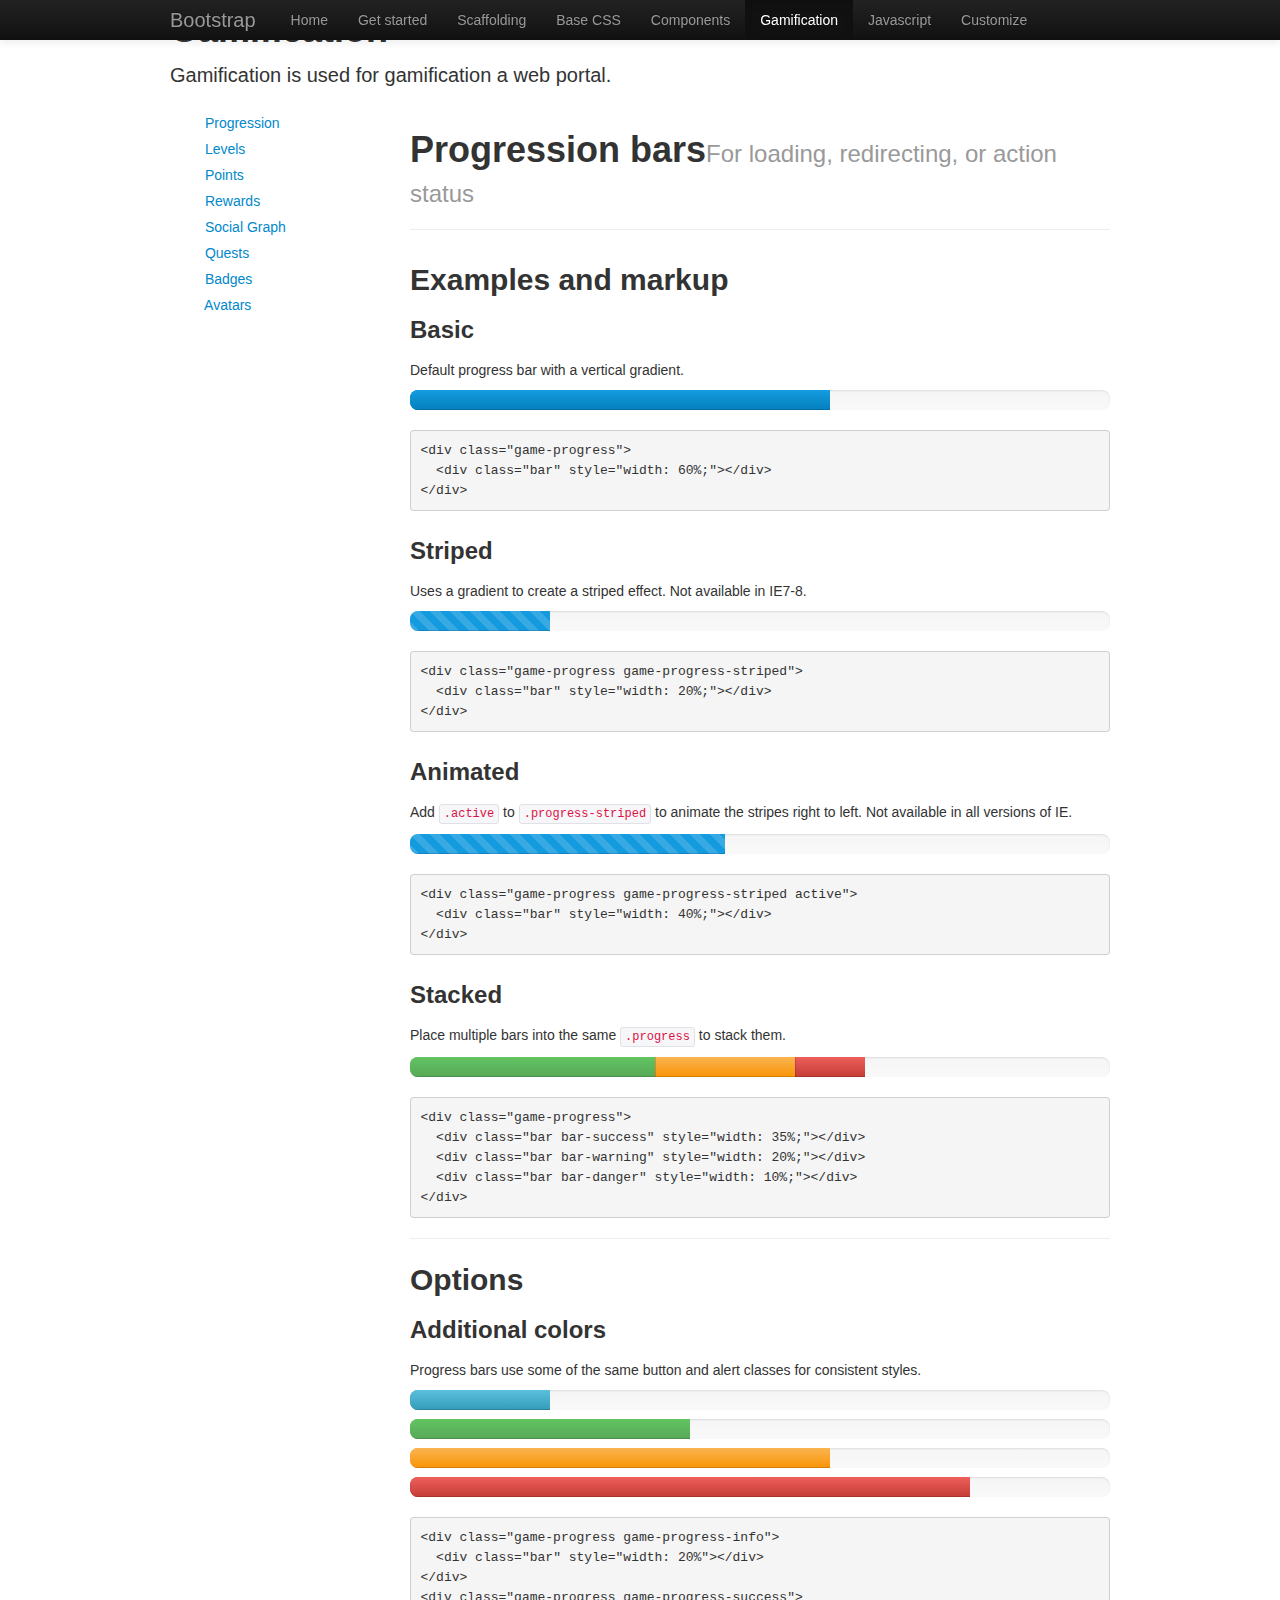
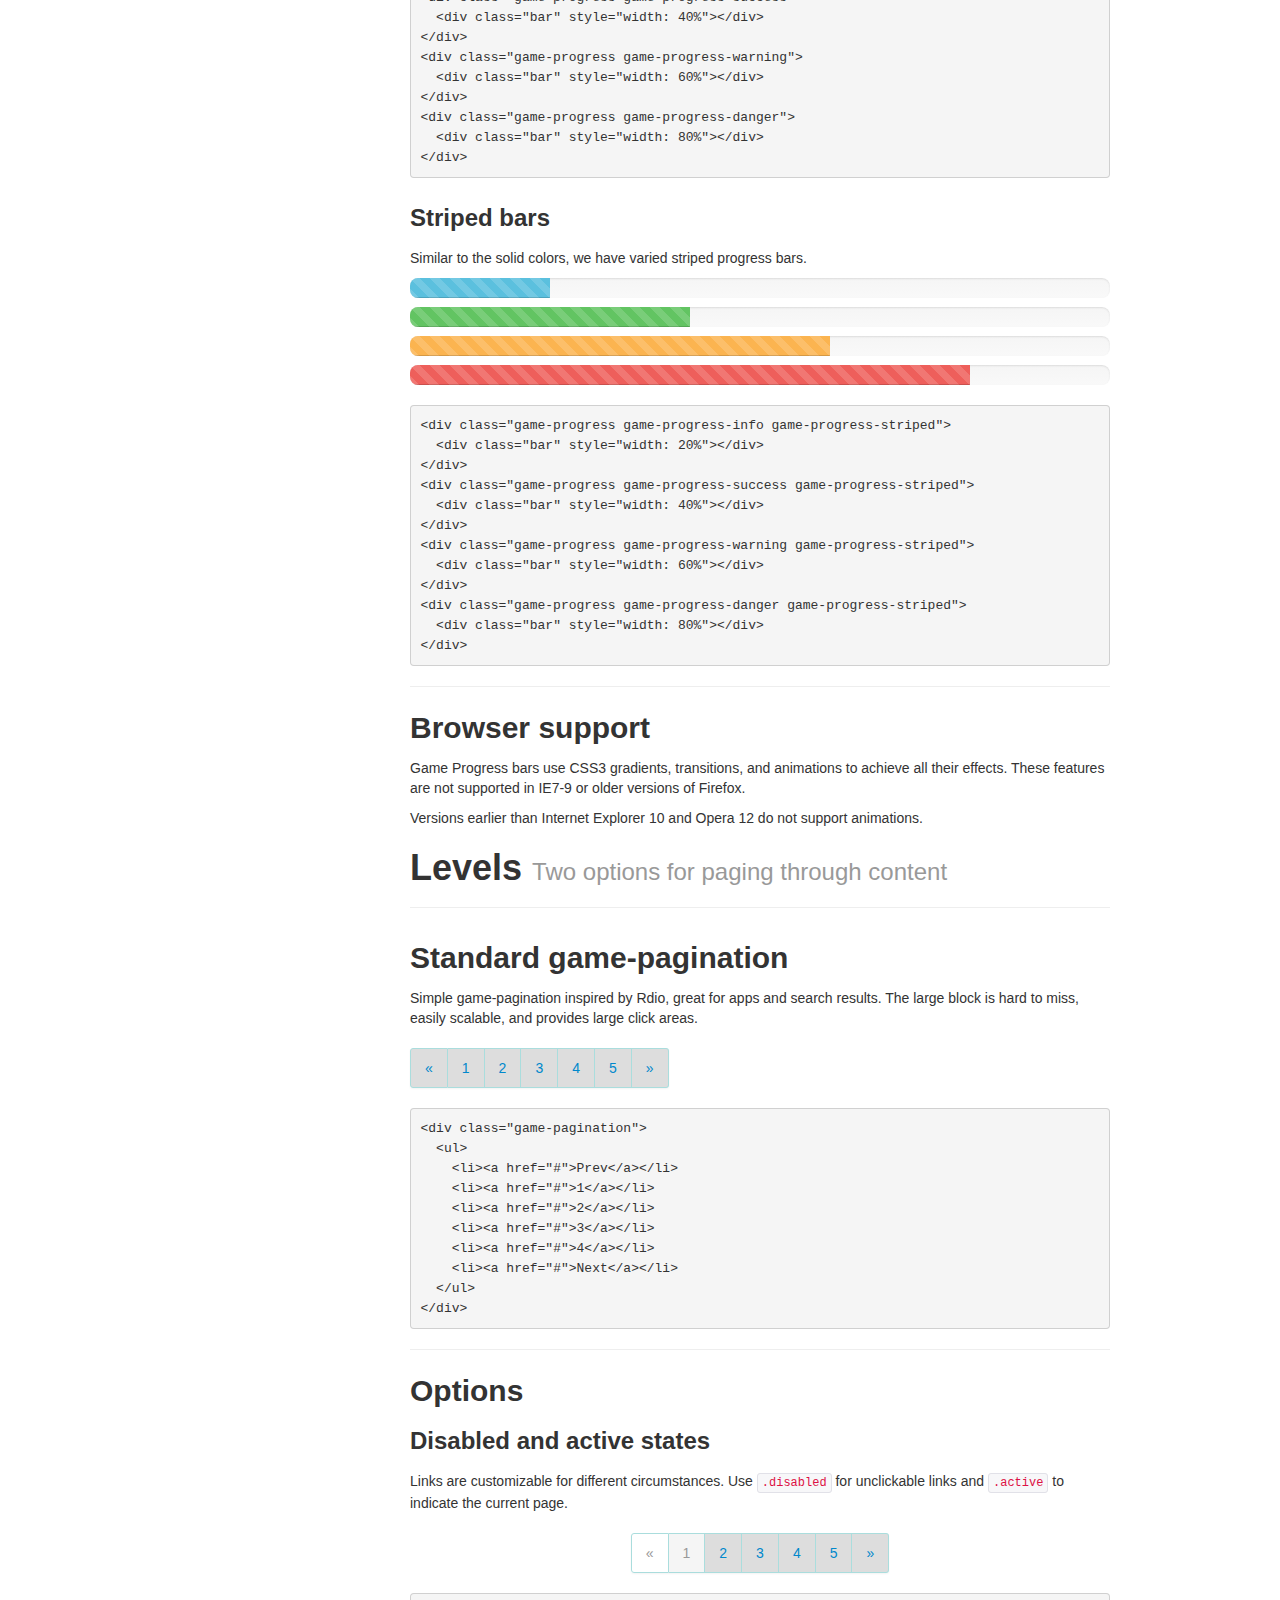
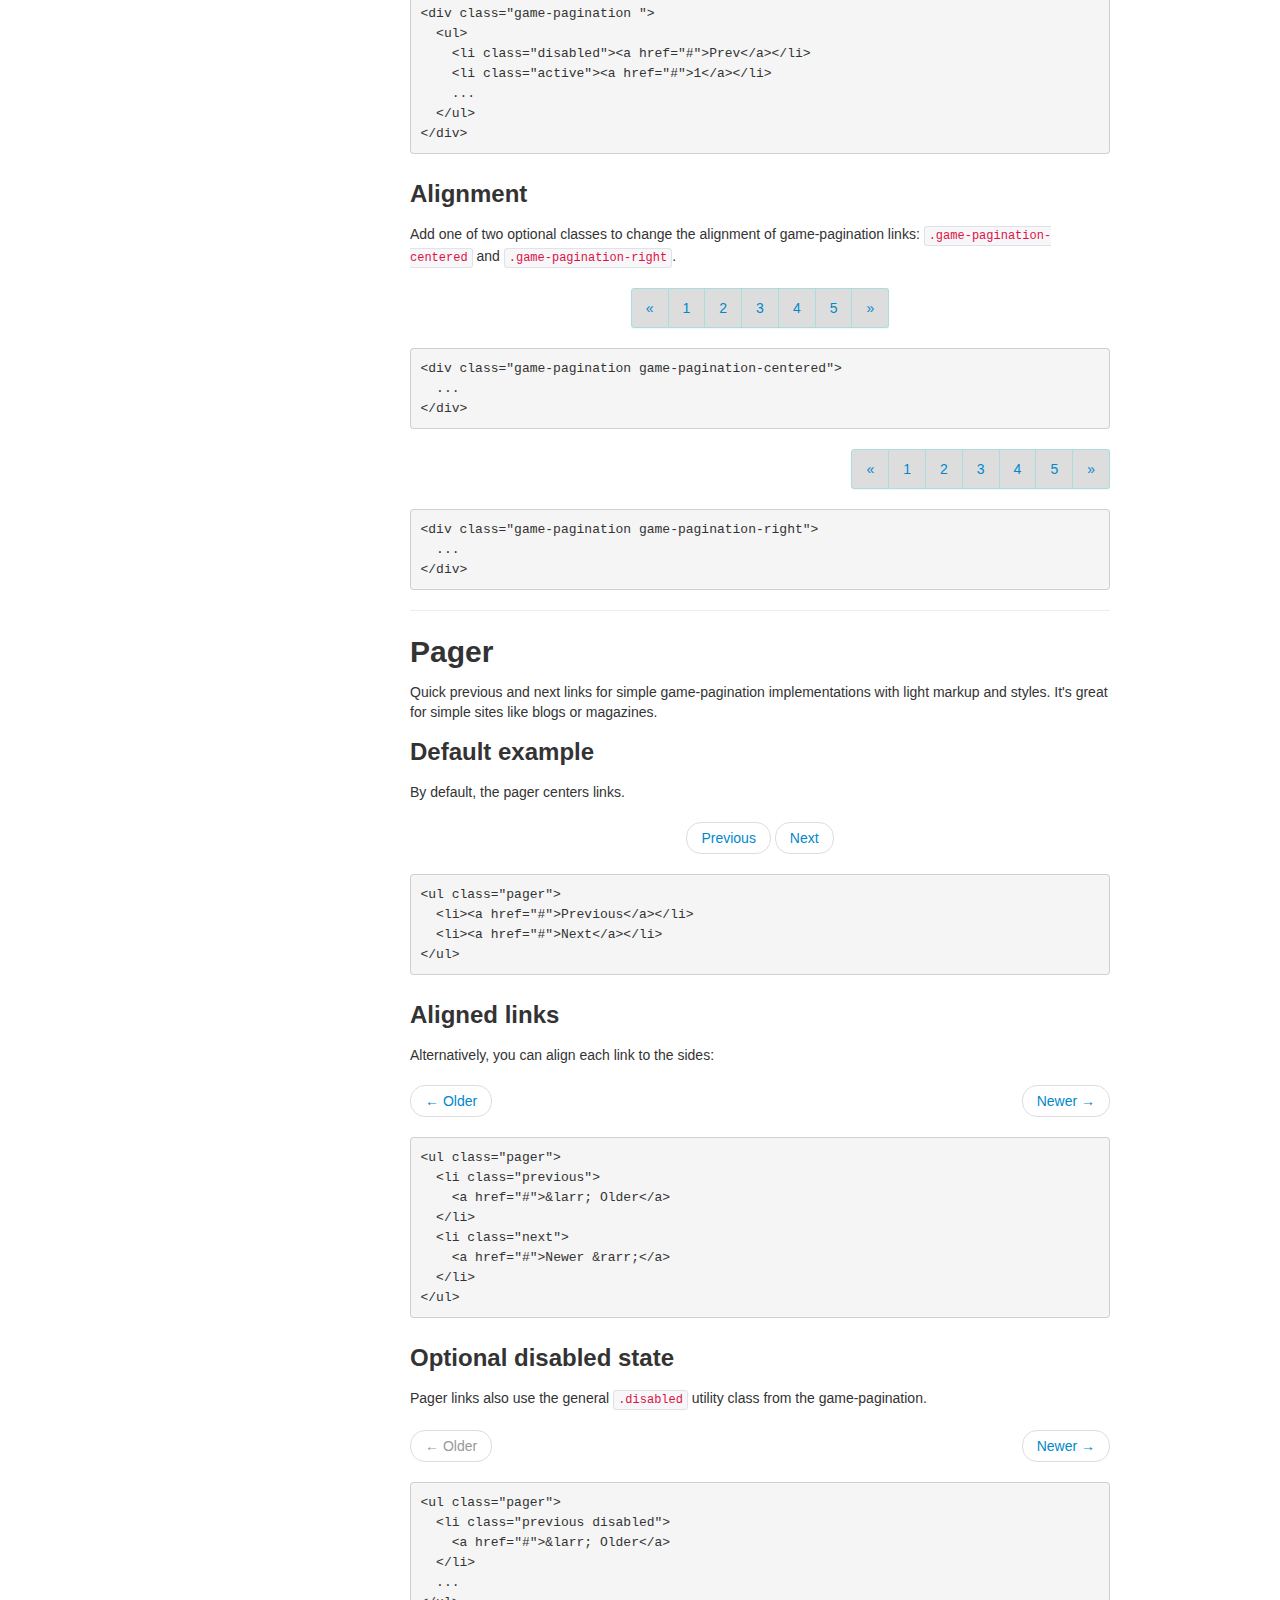
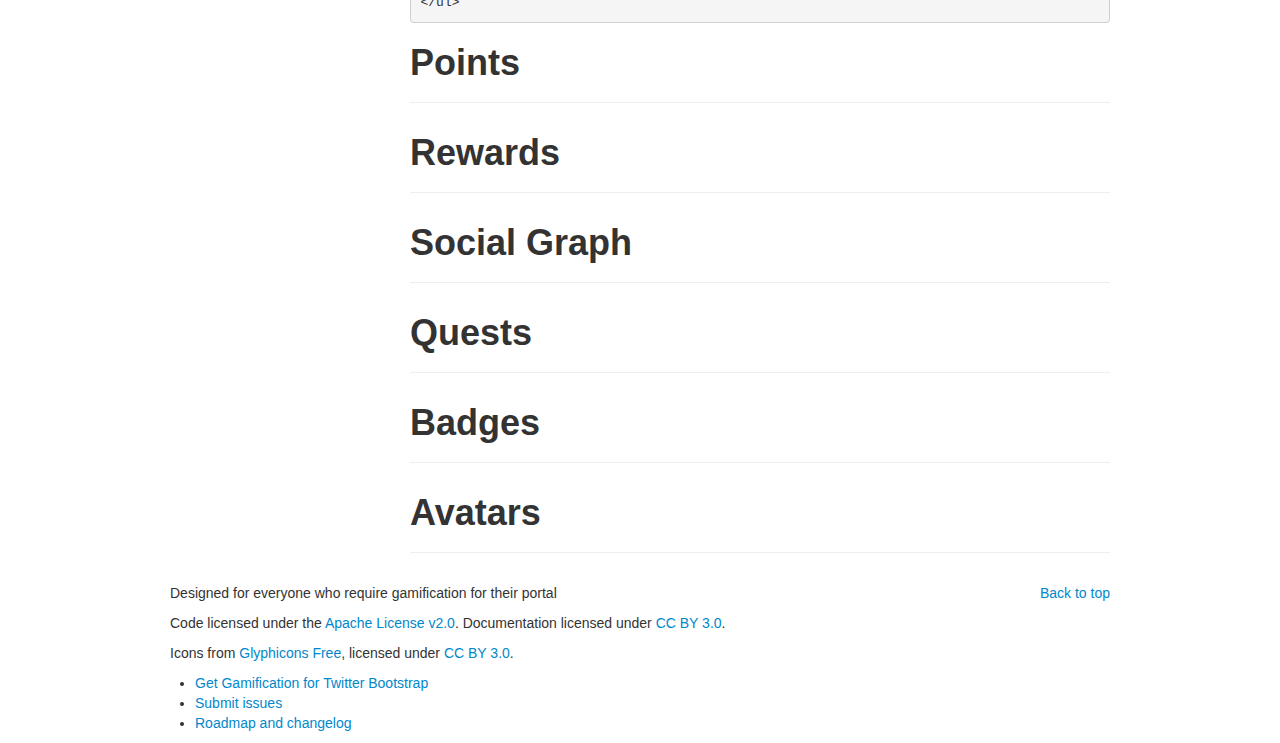
==== docs/gamification.html @ 9e7a7228 "Levels / Pagination" ====
<!DOCTYPE html>
<html lang="en">
  <head>
    <meta charset="utf-8">
    <title>Gamification · Twitter Bootstrap</title>
    <meta name="viewport" content="width=device-width, initial-scale=1.0">
    <meta name="description" content="">
    <meta name="author" content="">

    <!-- Le styles -->
    <link href="assets/css/bootstrap.css" rel="stylesheet">
    <link href="assets/css/bootstrap-responsive.css" rel="stylesheet">
    <link href="assets/css/docs.css" rel="stylesheet">
    <link href="assets/js/google-code-prettify/prettify.css" rel="stylesheet">

    <!-- Le HTML5 shim, for IE6-8 support of HTML5 elements -->
    <!--[if lt IE 9]>
      <script src="http://html5shim.googlecode.com/svn/trunk/html5.js"></script>
    <![endif]-->

    <!-- Le fav and touch icons -->
    <link rel="shortcut icon" href="assets/ico/favicon.ico">
    <link rel="apple-touch-icon-precomposed" sizes="144x144" href="assets/ico/apple-touch-icon-144-precomposed.png">
    <link rel="apple-touch-icon-precomposed" sizes="114x114" href="assets/ico/apple-touch-icon-114-precomposed.png">
    <link rel="apple-touch-icon-precomposed" sizes="72x72" href="assets/ico/apple-touch-icon-72-precomposed.png">
    <link rel="apple-touch-icon-precomposed" href="assets/ico/apple-touch-icon-57-precomposed.png">

  </head>

  <body data-spy="scroll" data-target=".bs-docs-sidebar">

    <!-- Navbar
    ================================================== -->
    <div class="navbar navbar-inverse navbar-fixed-top">
      <div class="navbar-inner">
        <div class="container">
          <button type="button" class="btn btn-navbar" data-toggle="collapse" data-target=".nav-collapse">
            <span class="icon-bar"></span>
            <span class="icon-bar"></span>
            <span class="icon-bar"></span>
          </button>
          <a class="brand" href="./index.html">Bootstrap</a>
          <div class="nav-collapse collapse">
            <ul class="nav">
              <li class="">
                <a href="./index.html">Home</a>
              </li>
              <li class="">
                <a href="./getting-started.html">Get started</a>
              </li>
              <li class="">
                <a href="./scaffolding.html">Scaffolding</a>
              </li>
              <li class="">
                <a href="./base-css.html">Base CSS</a>
              </li>
              <li class="">
                <a href="./components.html">Components</a>
              </li>
              <li class="active">
                <a href="./gamification.html">Gamification</a>
              </li>
              <li class="">
                <a href="./javascript.html">Javascript</a>
              </li>
              <li class="">
                <a href="./customize.html">Customize</a>
              </li>
            </ul>
          </div>
        </div>
      </div>
    </div>

<!-- Subhead
================================================== -->
<header class="jumbotron subhead" id="overview">
  <div class="container">
    <h1>Gamification</h1>
    <p class="lead">Gamification is used for gamification a web portal.</p>
  </div>
</header>

  <div class="container">

    <!-- Docs nav
    ================================================== -->
    <div class="row">
      <div class="span3 bs-docs-sidebar">
        <ul class="nav nav-list bs-docs-sidenav">
          <li><a href="#Progression"><i class="icon-chevron-right"></i> Progression</a></li>
          <li><a href="#Levels"><i class="icon-chevron-right"></i> Levels</a></li>
          <li><a href="#Points"><i class="icon-chevron-right"></i> Points</a></li>
          <li><a href="#Rewards"><i class="icon-chevron-right"></i> Rewards</a></li>
          <li><a href="#SocialGraph"><i class="icon-chevron-right"></i> Social Graph</a></li>
          <li><a href="#Quests"><i class="icon-chevron-right"></i> Quests</a></li>          
		  <li><a href="#Badges"><i class="icon-chevron-right"></i> Badges</a></li>          
		  <li><a href="#Avatars"><i class="icon-chevron-right"></i> Avatars</a></li>		  
        </ul>
      </div>
      <div class="span9">


        <!-- Progress bars
        ================================================== -->
        <section id="Progression">
          <div class="page-header">
            <h1>Progression bars<small>For loading, redirecting, or action status</small></h1>
          </div>

          <h2>Examples and markup</h2>

          <h3>Basic</h3>
          <p>Default progress bar with a vertical gradient.</p>
          <div class="bs-docs-example">
            <div class="game-progress">
              <div class="bar" style="width: 60%;"></div>
            </div>
          </div>
<pre class="prettyprint linenums">
&lt;div class="game-progress"&gt;
  &lt;div class="bar" style="width: 60%;"&gt;&lt;/div&gt;
&lt;/div&gt;
</pre>

          <h3>Striped</h3>
          <p>Uses a gradient to create a striped effect. Not available in IE7-8.</p>
          <div class="bs-docs-example">
            <div class="game-progress game-progress-striped">
              <div class="bar" style="width: 20%;"></div>
            </div>
          </div>
<pre class="prettyprint linenums">
&lt;div class="game-progress game-progress-striped"&gt;
  &lt;div class="bar" style="width: 20%;"&gt;&lt;/div&gt;
&lt;/div&gt;
</pre>

          <h3>Animated</h3>
          <p>Add <code>.active</code> to <code>.progress-striped</code> to animate the stripes right to left. Not available in all versions of IE.</p>
          <div class="bs-docs-example">
            <div class="game-progress game-progress-striped active">
              <div class="bar" style="width: 45%"></div>
            </div>
          </div>
<pre class="prettyprint linenums">
&lt;div class="game-progress game-progress-striped active"&gt;
  &lt;div class="bar" style="width: 40%;"&gt;&lt;/div&gt;
&lt;/div&gt;
</pre>

          <h3>Stacked</h3>
          <p>Place multiple bars into the same <code>.progress</code> to stack them.</p>
          <div class="bs-docs-example">
            <div class="game-progress">
              <div class="bar bar-success" style="width: 35%"></div>
              <div class="bar bar-warning" style="width: 20%"></div>
              <div class="bar bar-danger" style="width: 10%"></div>
            </div>
          </div>
<pre class="prettyprint linenums">
&lt;div class="game-progress"&gt;
  &lt;div class="bar bar-success" style="width: 35%;"&gt;&lt;/div&gt;
  &lt;div class="bar bar-warning" style="width: 20%;"&gt;&lt;/div&gt;
  &lt;div class="bar bar-danger" style="width: 10%;"&gt;&lt;/div&gt;
&lt;/div&gt;
</pre>


          <hr class="bs-docs-separator">


          <h2>Options</h2>

          <h3>Additional colors</h3>
          <p>Progress bars use some of the same button and alert classes for consistent styles.</p>
          <div class="bs-docs-example">
            <div class="game-progress game-progress-info" style="margin-bottom: 9px;">
              <div class="bar" style="width: 20%"></div>
            </div>
            <div class="game-progress game-progress-success" style="margin-bottom: 9px;">
              <div class="bar" style="width: 40%"></div>
            </div>
            <div class="game-progress game-progress-warning" style="margin-bottom: 9px;">
              <div class="bar" style="width: 60%"></div>
            </div>
            <div class="game-progress game-progress-danger">
              <div class="bar" style="width: 80%"></div>
            </div>
          </div>
<pre class="prettyprint linenums">
&lt;div class="game-progress game-progress-info"&gt;
  &lt;div class="bar" style="width: 20%"&gt;&lt;/div&gt;
&lt;/div&gt;
&lt;div class="game-progress game-progress-success"&gt;
  &lt;div class="bar" style="width: 40%"&gt;&lt;/div&gt;
&lt;/div&gt;
&lt;div class="game-progress game-progress-warning"&gt;
  &lt;div class="bar" style="width: 60%"&gt;&lt;/div&gt;
&lt;/div&gt;
&lt;div class="game-progress game-progress-danger"&gt;
  &lt;div class="bar" style="width: 80%"&gt;&lt;/div&gt;
&lt;/div&gt;
</pre>

          <h3>Striped bars</h3>
          <p>Similar to the solid colors, we have varied striped progress bars.</p>
          <div class="bs-docs-example">
            <div class="game-progress game-progress-info game-progress-striped" style="margin-bottom: 9px;">
              <div class="bar" style="width: 20%"></div>
            </div>
            <div class="game-progress game-progress-success game-progress-striped" style="margin-bottom: 9px;">
              <div class="bar" style="width: 40%"></div>
            </div>
            <div class="game-progress game-progress-warning game-progress-striped" style="margin-bottom: 9px;">
              <div class="bar" style="width: 60%"></div>
            </div>
            <div class="game-progress game-progress-danger game-progress-striped">
              <div class="bar" style="width: 80%"></div>
            </div>
          </div>
<pre class="prettyprint linenums">
&lt;div class="game-progress game-progress-info game-progress-striped"&gt;
  &lt;div class="bar" style="width: 20%"&gt;&lt;/div&gt;
&lt;/div&gt;
&lt;div class="game-progress game-progress-success game-progress-striped"&gt;
  &lt;div class="bar" style="width: 40%"&gt;&lt;/div&gt;
&lt;/div&gt;
&lt;div class="game-progress game-progress-warning game-progress-striped"&gt;
  &lt;div class="bar" style="width: 60%"&gt;&lt;/div&gt;
&lt;/div&gt;
&lt;div class="game-progress game-progress-danger game-progress-striped"&gt;
  &lt;div class="bar" style="width: 80%"&gt;&lt;/div&gt;
&lt;/div&gt;
</pre>

          <hr class="bs-docs-separator" style="b ">


          <h2>Browser support</h2>
          <p>Game Progress bars use CSS3 gradients, transitions, and animations to achieve all their effects. These features are not supported in IE7-9 or older versions of Firefox.</p>
          <p>Versions earlier than Internet Explorer 10 and Opera 12 do not support animations.</p>

        </section>


        <!-- Levels
        ================================================== -->
        <section id="Levels">
          <div class="page-header">
            <h1>Levels <small>Two options for paging through content</small></h1>
          </div>

          <h2>Standard game-pagination</h2>
          <p>Simple game-pagination inspired by Rdio, great for apps and search results. The large block is hard to miss, easily scalable, and provides large click areas.</p>
          <div class="bs-docs-example">
            <div class="game-pagination">
              <ul>
                <li><a href="#">&laquo;</a></li>
                <li><a href="#">1</a></li>
                <li><a href="#">2</a></li>
                <li><a href="#">3</a></li>
                <li><a href="#">4</a></li>
                <li><a href="#">5</a></li>
                <li><a href="#">&raquo;</a></li>
              </ul>
            </div>
          </div>
<pre class="prettyprint linenums">
&lt;div class="game-pagination"&gt;
  &lt;ul&gt;
    &lt;li&gt;&lt;a href="#"&gt;Prev&lt;/a&gt;&lt;/li&gt;
    &lt;li&gt;&lt;a href="#"&gt;1&lt;/a&gt;&lt;/li&gt;
    &lt;li&gt;&lt;a href="#"&gt;2&lt;/a&gt;&lt;/li&gt;
    &lt;li&gt;&lt;a href="#"&gt;3&lt;/a&gt;&lt;/li&gt;
    &lt;li&gt;&lt;a href="#"&gt;4&lt;/a&gt;&lt;/li&gt;
    &lt;li&gt;&lt;a href="#"&gt;Next&lt;/a&gt;&lt;/li&gt;
  &lt;/ul&gt;
&lt;/div&gt;
</pre>


          <hr class="bs-docs-separator">


          <h2>Options</h2>

          <h3>Disabled and active states</h3>
          <p>Links are customizable for different circumstances. Use <code>.disabled</code> for unclickable links and <code>.active</code> to indicate the current page.</p>
          <div class="bs-docs-example">
            <div class="game-pagination game-pagination-centered">
              <ul>
                <li class="disabled"><a href="#">&laquo;</a></li>
                <li class="active"><a href="#">1</a></li>
                <li><a href="#">2</a></li>
                <li><a href="#">3</a></li>
                <li><a href="#">4</a></li>
                <li><a href="#">5</a></li>
                <li><a href="#">&raquo;</a></li>
             </ul>
            </div>
          </div>
<pre class="prettyprint linenums">
&lt;div class="game-pagination "&gt;
  &lt;ul&gt;
    &lt;li class="disabled"&gt;&lt;a href="#"&gt;Prev&lt;/a&gt;&lt;/li&gt;
    &lt;li class="active"&gt;&lt;a href="#"&gt;1&lt;/a&gt;&lt;/li&gt;
    ...
  &lt;/ul&gt;
&lt;/div&gt;
</pre>

          <h3>Alignment</h3>
          <p>Add one of two optional classes to change the alignment of game-pagination links: <code>.game-pagination-centered</code> and <code>.game-pagination-right</code>.</p>
          <div class="bs-docs-example">
            <div class="game-pagination game-pagination-centered">
              <ul>
                <li><a href="#">&laquo;</a></li>
                <li><a href="#">1</a></li>
                <li><a href="#">2</a></li>
                <li><a href="#">3</a></li>
                <li><a href="#">4</a></li>
                <li><a href="#">5</a></li>
                <li><a href="#">&raquo;</a></li>
             </ul>
            </div>
          </div>
<pre class="prettyprint linenums">
&lt;div class="game-pagination game-pagination-centered"&gt;
  ...
&lt;/div&gt;
</pre>
          <div class="bs-docs-example">
            <div class="game-pagination game-pagination-right">
              <ul>
                <li><a href="#">&laquo;</a></li>
                <li><a href="#">1</a></li>
                <li><a href="#">2</a></li>
                <li><a href="#">3</a></li>
                <li><a href="#">4</a></li>
                <li><a href="#">5</a></li>
                <li><a href="#">&raquo;</a></li>
              </ul>
            </div>
          </div>
<pre class="prettyprint linenums">
&lt;div class="game-pagination game-pagination-right"&gt;
  ...
&lt;/div&gt;
</pre>


          <hr class="bs-docs-separator">


          <h2>Pager</h2>
          <p>Quick previous and next links for simple game-pagination implementations with light markup and styles. It's great for simple sites like blogs or magazines.</p>

          <h3>Default example</h3>
          <p>By default, the pager centers links.</p>
          <div class="bs-docs-example">
            <ul class="pager">
              <li><a href="#">Previous</a></li>
              <li><a href="#">Next</a></li>
            </ul>
          </div>
<pre class="prettyprint linenums">
&lt;ul class="pager"&gt;
  &lt;li&gt;&lt;a href="#"&gt;Previous&lt;/a&gt;&lt;/li&gt;
  &lt;li&gt;&lt;a href="#"&gt;Next&lt;/a&gt;&lt;/li&gt;
&lt;/ul&gt;
</pre>

          <h3>Aligned links</h3>
          <p>Alternatively, you can align each link to the sides:</p>
          <div class="bs-docs-example">
            <ul class="pager">
              <li class="previous"><a href="#">&larr; Older</a></li>
              <li class="next"><a href="#">Newer &rarr;</a></li>
            </ul>
          </div>
<pre class="prettyprint linenums">
&lt;ul class="pager"&gt;
  &lt;li class="previous"&gt;
    &lt;a href="#"&gt;&amp;larr; Older&lt;/a&gt;
  &lt;/li&gt;
  &lt;li class="next"&gt;
    &lt;a href="#"&gt;Newer &amp;rarr;&lt;/a&gt;
  &lt;/li&gt;
&lt;/ul&gt;
</pre>

          <h3>Optional disabled state</h3>
          <p>Pager links also use the general <code>.disabled</code> utility class from the game-pagination.</p>
          <div class="bs-docs-example">
            <ul class="pager">
              <li class="previous disabled"><a href="#">&larr; Older</a></li>
              <li class="next"><a href="#">Newer &rarr;</a></li>
            </ul>
          </div>
<pre class="prettyprint linenums">
&lt;ul class="pager"&gt;
  &lt;li class="previous disabled"&gt;
    &lt;a href="#"&gt;&amp;larr; Older&lt;/a&gt;
  &lt;/li&gt;
  ...
&lt;/ul&gt;
</pre>

        </section>

        <!-- Points
        ================================================== -->
        <section id="Points">
          <div class="page-header">
            <h1>Points</h1>
          </div>

        </section>

        <!-- Rewards
        ================================================== -->
        <section id="Rewards">
          <div class="page-header">
            <h1>Rewards</h1>
          </div>

        </section>

        <!-- Social Graph
        ================================================== -->
        <section id="SocialGraph">
          <div class="page-header">
            <h1>Social Graph</h1>
          </div>

        </section>

        <!-- Quests
        ================================================== -->
        <section id="Quests">
          <div class="page-header">
            <h1>Quests</h1>
          </div>

        </section>

        <!-- Badges
        ================================================== -->
        <section id="Badges">
          <div class="page-header">
            <h1>Badges</h1>
          </div>

        </section>

        <!-- Avatars
        ================================================== -->
        <section id="Avatars">
          <div class="page-header">
            <h1>Avatars</h1>
          </div>

        </section>


      </div>
    </div>

  </div>



    <!-- Footer
    ================================================== -->
    <footer class="footer">
      <div class="container">
        <p class="pull-right"><a href="#">Back to top</a></p>
        <p>Designed for everyone who require gamification for their portal
        <p>Code licensed under the <a href="http://www.apache.org/licenses/LICENSE-2.0" target="_blank">Apache License v2.0</a>. Documentation licensed under <a href="http://creativecommons.org/licenses/by/3.0/">CC BY 3.0</a>.</p>
        <p>Icons from <a href="http://glyphicons.com">Glyphicons Free</a>, licensed under <a href="http://creativecommons.org/licenses/by/3.0/">CC BY 3.0</a>.</p>
        <ul class="footer-links">
          <li><a href="https://github.com/nilamdoc/Gamification-Twitter-Bootstrap/">Get Gamification for Twitter Bootstrap</a></li>
          <li><a href="https://github.com/nilamdoc/Gamification-Twitter-Bootstrap/issues?state=open">Submit issues</a></li>
          <li><a href="https://github.com/nilamdoc/Gamification-Twitter-Bootstrap/wiki">Roadmap and changelog</a></li>
        </ul>
      </div>
    </footer>



    <!-- Le javascript
    ================================================== -->
    <!-- Placed at the end of the document so the pages load faster -->
    <script type="text/javascript" src="http://platform.twitter.com/widgets.js"></script>
    <script src="assets/js/jquery.js"></script>
    <script src="assets/js/google-code-prettify/prettify.js"></script>
    <script src="assets/js/bootstrap-transition.js"></script>
    <script src="assets/js/bootstrap-alert.js"></script>
    <script src="assets/js/bootstrap-modal.js"></script>
    <script src="assets/js/bootstrap-dropdown.js"></script>
    <script src="assets/js/bootstrap-scrollspy.js"></script>
    <script src="assets/js/bootstrap-tab.js"></script>
    <script src="assets/js/bootstrap-tooltip.js"></script>
    <script src="assets/js/bootstrap-popover.js"></script>
    <script src="assets/js/bootstrap-button.js"></script>
    <script src="assets/js/bootstrap-collapse.js"></script>
    <script src="assets/js/bootstrap-carousel.js"></script>
    <script src="assets/js/bootstrap-typeahead.js"></script>
    <script src="assets/js/bootstrap-affix.js"></script>
    <script src="assets/js/application.js"></script>



  </body>
</html>
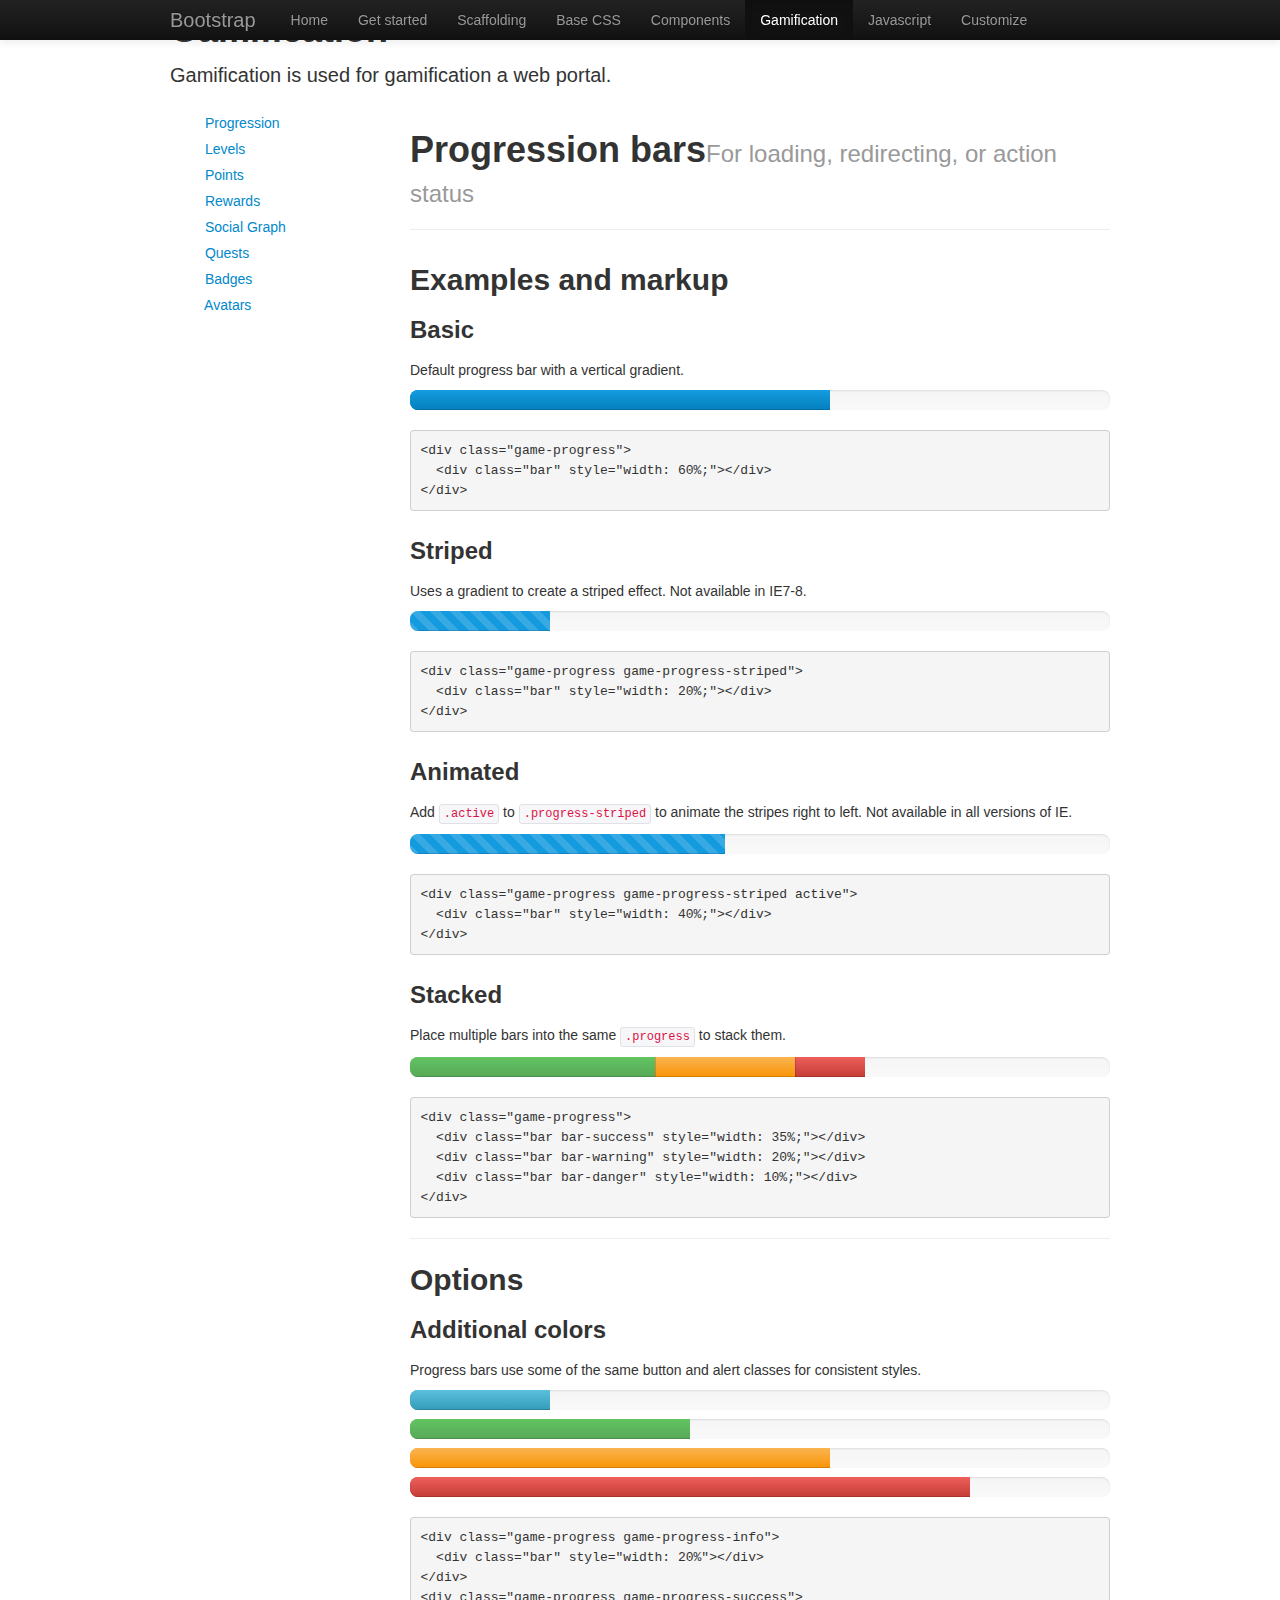
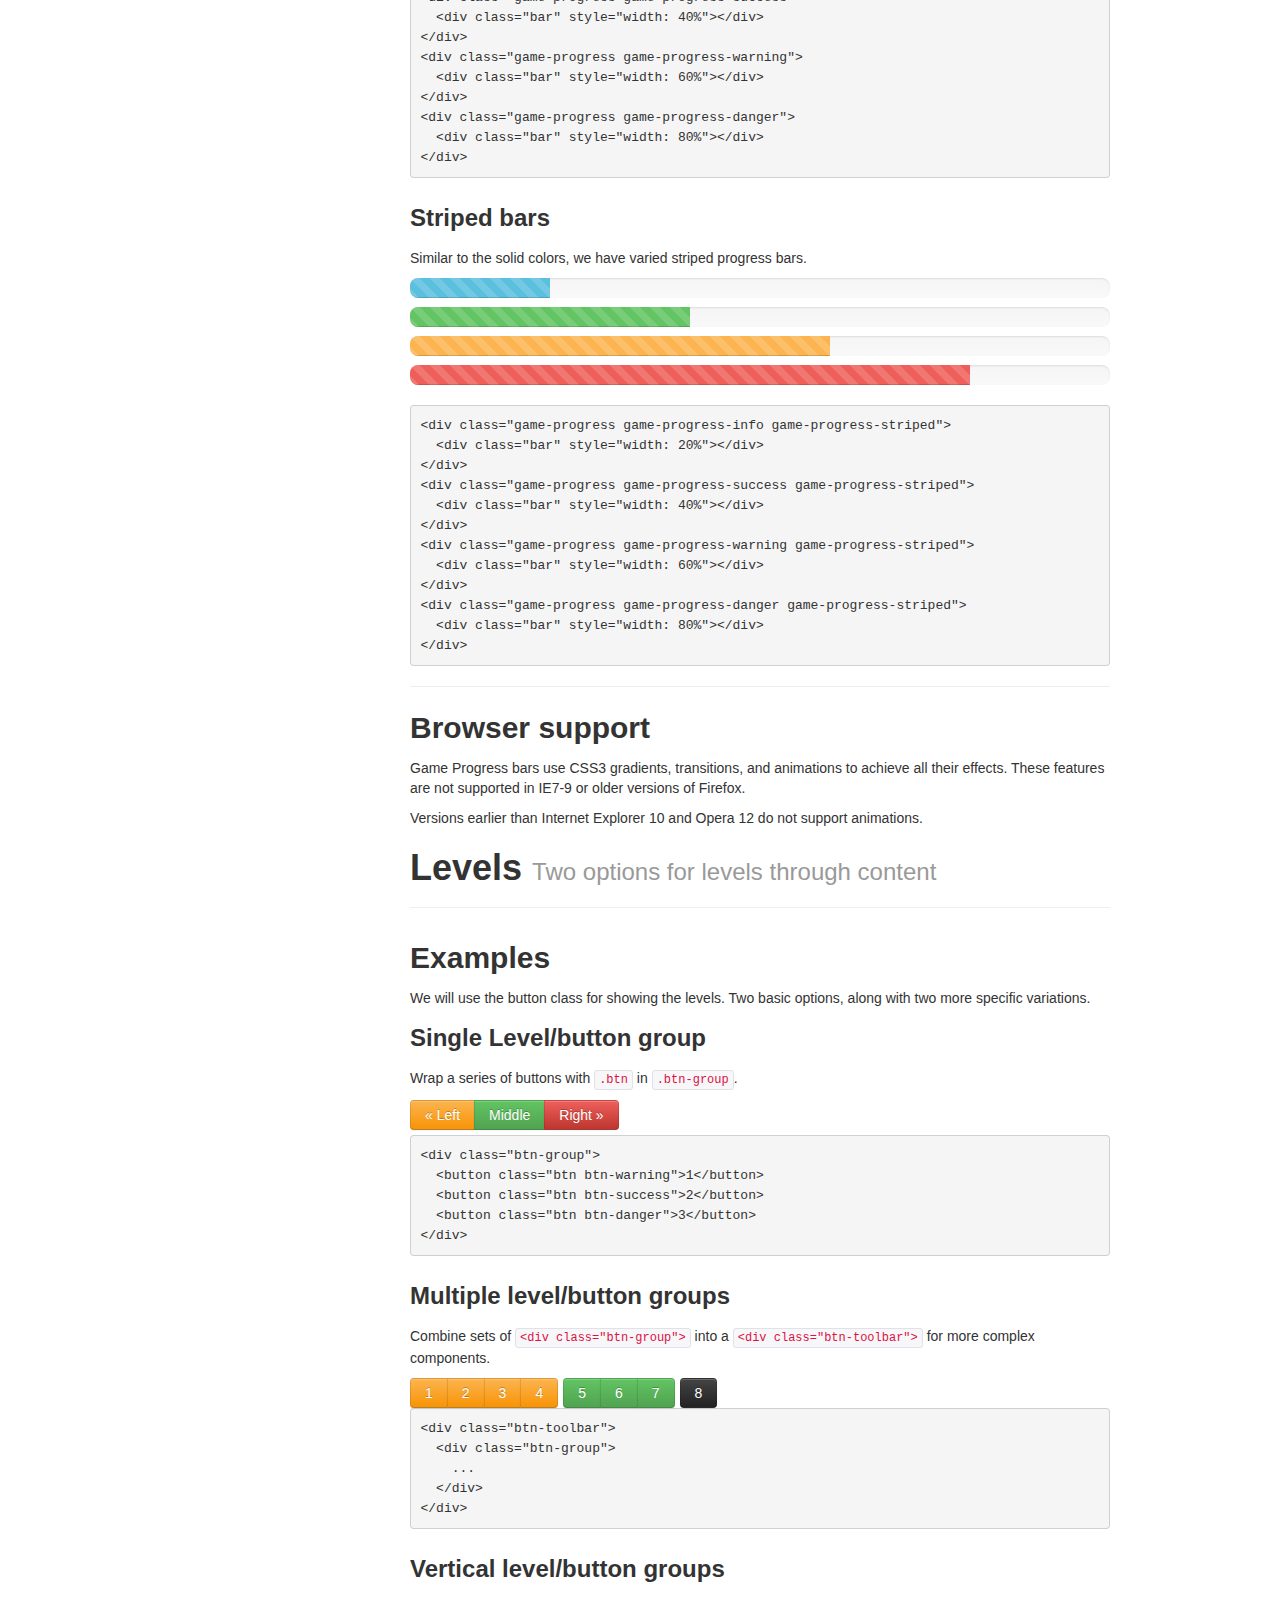
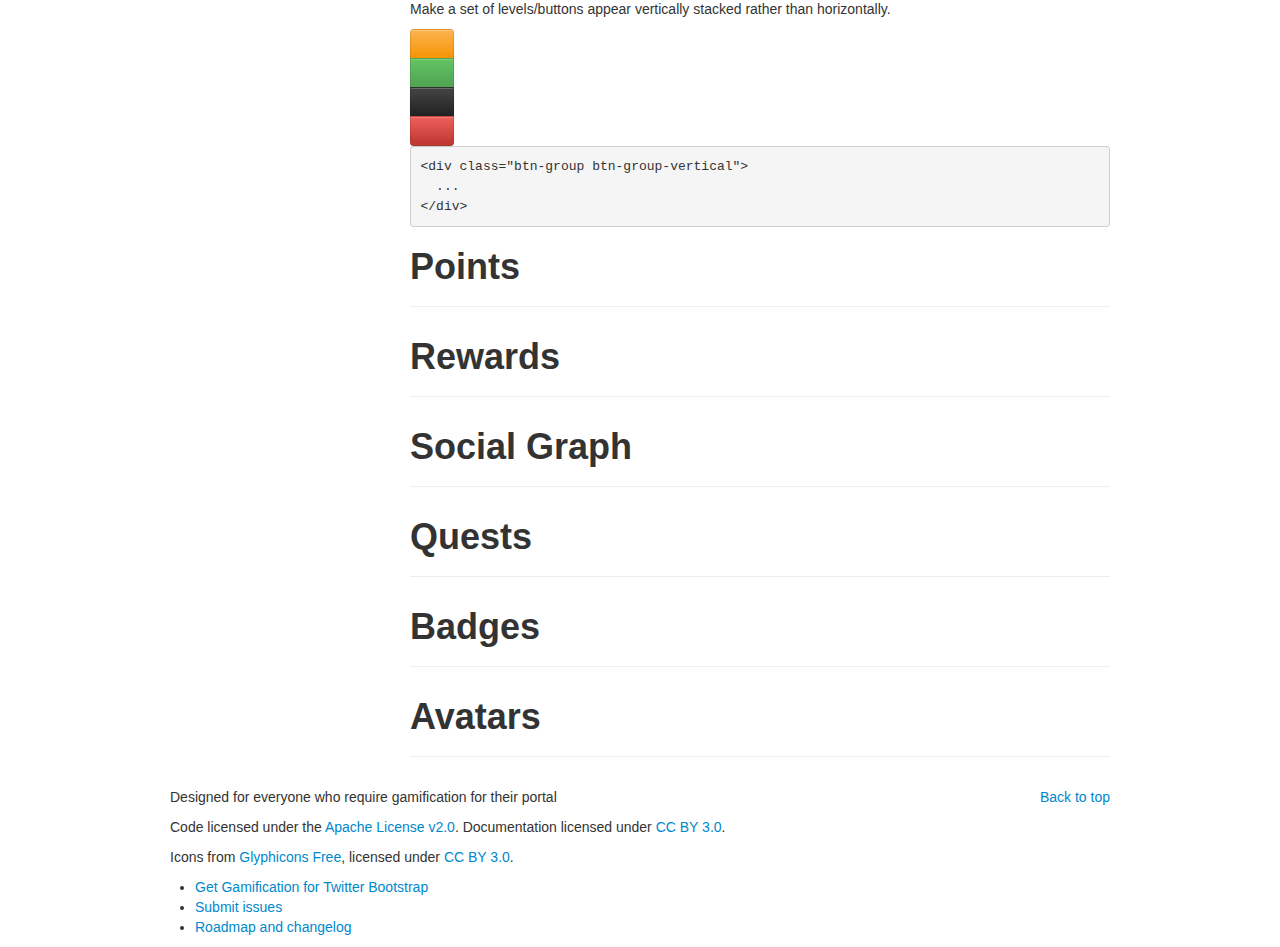
==== commit 4f2d00b2: "Levels" ====
--- a/docs/gamification.html
+++ b/docs/gamification.html
@@ -248,163 +248,70 @@
         ================================================== -->
         <section id="Levels">
           <div class="page-header">
-            <h1>Levels <small>Two options for paging through content</small></h1>
-          </div>
-
-          <h2>Standard game-pagination</h2>
-          <p>Simple game-pagination inspired by Rdio, great for apps and search results. The large block is hard to miss, easily scalable, and provides large click areas.</p>
-          <div class="bs-docs-example">
-            <div class="game-pagination">
-              <ul>
-                <li><a href="#">&laquo;</a></li>
-                <li><a href="#">1</a></li>
-                <li><a href="#">2</a></li>
-                <li><a href="#">3</a></li>
-                <li><a href="#">4</a></li>
-                <li><a href="#">5</a></li>
-                <li><a href="#">&raquo;</a></li>
-              </ul>
-            </div>
-          </div>
-<pre class="prettyprint linenums">
-&lt;div class="game-pagination"&gt;
-  &lt;ul&gt;
-    &lt;li&gt;&lt;a href="#"&gt;Prev&lt;/a&gt;&lt;/li&gt;
-    &lt;li&gt;&lt;a href="#"&gt;1&lt;/a&gt;&lt;/li&gt;
-    &lt;li&gt;&lt;a href="#"&gt;2&lt;/a&gt;&lt;/li&gt;
-    &lt;li&gt;&lt;a href="#"&gt;3&lt;/a&gt;&lt;/li&gt;
-    &lt;li&gt;&lt;a href="#"&gt;4&lt;/a&gt;&lt;/li&gt;
-    &lt;li&gt;&lt;a href="#"&gt;Next&lt;/a&gt;&lt;/li&gt;
-  &lt;/ul&gt;
-&lt;/div&gt;
-</pre>
-
-
-          <hr class="bs-docs-separator">
-
-
-          <h2>Options</h2>
-
-          <h3>Disabled and active states</h3>
-          <p>Links are customizable for different circumstances. Use <code>.disabled</code> for unclickable links and <code>.active</code> to indicate the current page.</p>
-          <div class="bs-docs-example">
-            <div class="game-pagination game-pagination-centered">
-              <ul>
-                <li class="disabled"><a href="#">&laquo;</a></li>
-                <li class="active"><a href="#">1</a></li>
-                <li><a href="#">2</a></li>
-                <li><a href="#">3</a></li>
-                <li><a href="#">4</a></li>
-                <li><a href="#">5</a></li>
-                <li><a href="#">&raquo;</a></li>
-             </ul>
-            </div>
-          </div>
-<pre class="prettyprint linenums">
-&lt;div class="game-pagination "&gt;
-  &lt;ul&gt;
-    &lt;li class="disabled"&gt;&lt;a href="#"&gt;Prev&lt;/a&gt;&lt;/li&gt;
-    &lt;li class="active"&gt;&lt;a href="#"&gt;1&lt;/a&gt;&lt;/li&gt;
+            <h1>Levels <small>Two options for levels through content</small></h1>
+          </div>
+          <h2>Examples</h2>
+          <p>We will use the button class for showing the levels. Two basic options, along with two more specific variations.</p>
+
+          <h3>Single Level/button group</h3>
+          <p>Wrap a series of buttons with <code>.btn</code> in <code>.btn-group</code>.</p>
+          <div class="bs-docs-example">
+            <div class="btn-group" style="margin: 9px 0 5px;">
+              <button class="btn btn-warning"> &laquo; Left</button>
+              <button class="btn btn-success">Middle</button>
+              <button class="btn btn-danger">Right &raquo;</button>
+            </div>
+          </div>
+<pre class="prettyprint linenums">
+&lt;div class="btn-group"&gt;
+  &lt;button class="btn btn-warning"&gt;1&lt;/button&gt;
+  &lt;button class="btn btn-success"&gt;2&lt;/button&gt;
+  &lt;button class="btn btn-danger"&gt;3&lt;/button&gt;
+&lt;/div&gt;
+</pre>
+
+          <h3>Multiple level/button groups</h3>
+          <p>Combine sets of <code>&lt;div class="btn-group"&gt;</code> into a <code>&lt;div class="btn-toolbar"&gt;</code> for more complex components.</p>
+          <div class="bs-docs-example">
+            <div class="btn-toolbar" style="margin: 0;">
+              <div class="btn-group">
+                <button class="btn btn-warning">1</button>
+                <button class="btn btn-warning">2</button>
+                <button class="btn btn-warning">3</button>
+                <button class="btn btn-warning">4</button>
+              </div>
+              <div class="btn-group">
+                <button class="btn btn-success">5</button>
+                <button class="btn btn-success">6</button>
+                <button class="btn btn-success">7</button>
+              </div>
+              <div class="btn-group">
+                <button class="btn  btn-inverse">8</button>
+              </div>
+            </div>
+          </div>
+<pre class="prettyprint linenums">
+&lt;div class="btn-toolbar"&gt;
+  &lt;div class="btn-group"&gt;
     ...
-  &lt;/ul&gt;
-&lt;/div&gt;
-</pre>
-
-          <h3>Alignment</h3>
-          <p>Add one of two optional classes to change the alignment of game-pagination links: <code>.game-pagination-centered</code> and <code>.game-pagination-right</code>.</p>
-          <div class="bs-docs-example">
-            <div class="game-pagination game-pagination-centered">
-              <ul>
-                <li><a href="#">&laquo;</a></li>
-                <li><a href="#">1</a></li>
-                <li><a href="#">2</a></li>
-                <li><a href="#">3</a></li>
-                <li><a href="#">4</a></li>
-                <li><a href="#">5</a></li>
-                <li><a href="#">&raquo;</a></li>
-             </ul>
-            </div>
-          </div>
-<pre class="prettyprint linenums">
-&lt;div class="game-pagination game-pagination-centered"&gt;
+  &lt;/div&gt;
+&lt;/div&gt;
+</pre>
+
+          <h3>Vertical level/button groups</h3>
+          <p>Make a set of levels/buttons appear vertically stacked rather than horizontally.</p>
+          <div class="bs-docs-example">
+            <div class="btn-group btn-group-vertical">
+              <button type="button" class="btn btn-warning"><i class="icon-arrow-up"></i></button>
+              <button type="button" class="btn btn-success"><i class="icon-arrow-down"></i></button>
+              <button type="button" class="btn btn-inverse"><i class="icon-arrow-left icon-white"></i></button>
+              <button type="button" class="btn btn-danger"><i class="icon-arrow-right icon-white"></i></button>
+            </div>
+          </div>
+<pre class="prettyprint linenums">
+&lt;div class="btn-group btn-group-vertical"&gt;
   ...
 &lt;/div&gt;
-</pre>
-          <div class="bs-docs-example">
-            <div class="game-pagination game-pagination-right">
-              <ul>
-                <li><a href="#">&laquo;</a></li>
-                <li><a href="#">1</a></li>
-                <li><a href="#">2</a></li>
-                <li><a href="#">3</a></li>
-                <li><a href="#">4</a></li>
-                <li><a href="#">5</a></li>
-                <li><a href="#">&raquo;</a></li>
-              </ul>
-            </div>
-          </div>
-<pre class="prettyprint linenums">
-&lt;div class="game-pagination game-pagination-right"&gt;
-  ...
-&lt;/div&gt;
-</pre>
-
-
-          <hr class="bs-docs-separator">
-
-
-          <h2>Pager</h2>
-          <p>Quick previous and next links for simple game-pagination implementations with light markup and styles. It's great for simple sites like blogs or magazines.</p>
-
-          <h3>Default example</h3>
-          <p>By default, the pager centers links.</p>
-          <div class="bs-docs-example">
-            <ul class="pager">
-              <li><a href="#">Previous</a></li>
-              <li><a href="#">Next</a></li>
-            </ul>
-          </div>
-<pre class="prettyprint linenums">
-&lt;ul class="pager"&gt;
-  &lt;li&gt;&lt;a href="#"&gt;Previous&lt;/a&gt;&lt;/li&gt;
-  &lt;li&gt;&lt;a href="#"&gt;Next&lt;/a&gt;&lt;/li&gt;
-&lt;/ul&gt;
-</pre>
-
-          <h3>Aligned links</h3>
-          <p>Alternatively, you can align each link to the sides:</p>
-          <div class="bs-docs-example">
-            <ul class="pager">
-              <li class="previous"><a href="#">&larr; Older</a></li>
-              <li class="next"><a href="#">Newer &rarr;</a></li>
-            </ul>
-          </div>
-<pre class="prettyprint linenums">
-&lt;ul class="pager"&gt;
-  &lt;li class="previous"&gt;
-    &lt;a href="#"&gt;&amp;larr; Older&lt;/a&gt;
-  &lt;/li&gt;
-  &lt;li class="next"&gt;
-    &lt;a href="#"&gt;Newer &amp;rarr;&lt;/a&gt;
-  &lt;/li&gt;
-&lt;/ul&gt;
-</pre>
-
-          <h3>Optional disabled state</h3>
-          <p>Pager links also use the general <code>.disabled</code> utility class from the game-pagination.</p>
-          <div class="bs-docs-example">
-            <ul class="pager">
-              <li class="previous disabled"><a href="#">&larr; Older</a></li>
-              <li class="next"><a href="#">Newer &rarr;</a></li>
-            </ul>
-          </div>
-<pre class="prettyprint linenums">
-&lt;ul class="pager"&gt;
-  &lt;li class="previous disabled"&gt;
-    &lt;a href="#"&gt;&amp;larr; Older&lt;/a&gt;
-  &lt;/li&gt;
-  ...
-&lt;/ul&gt;
 </pre>
 
         </section>
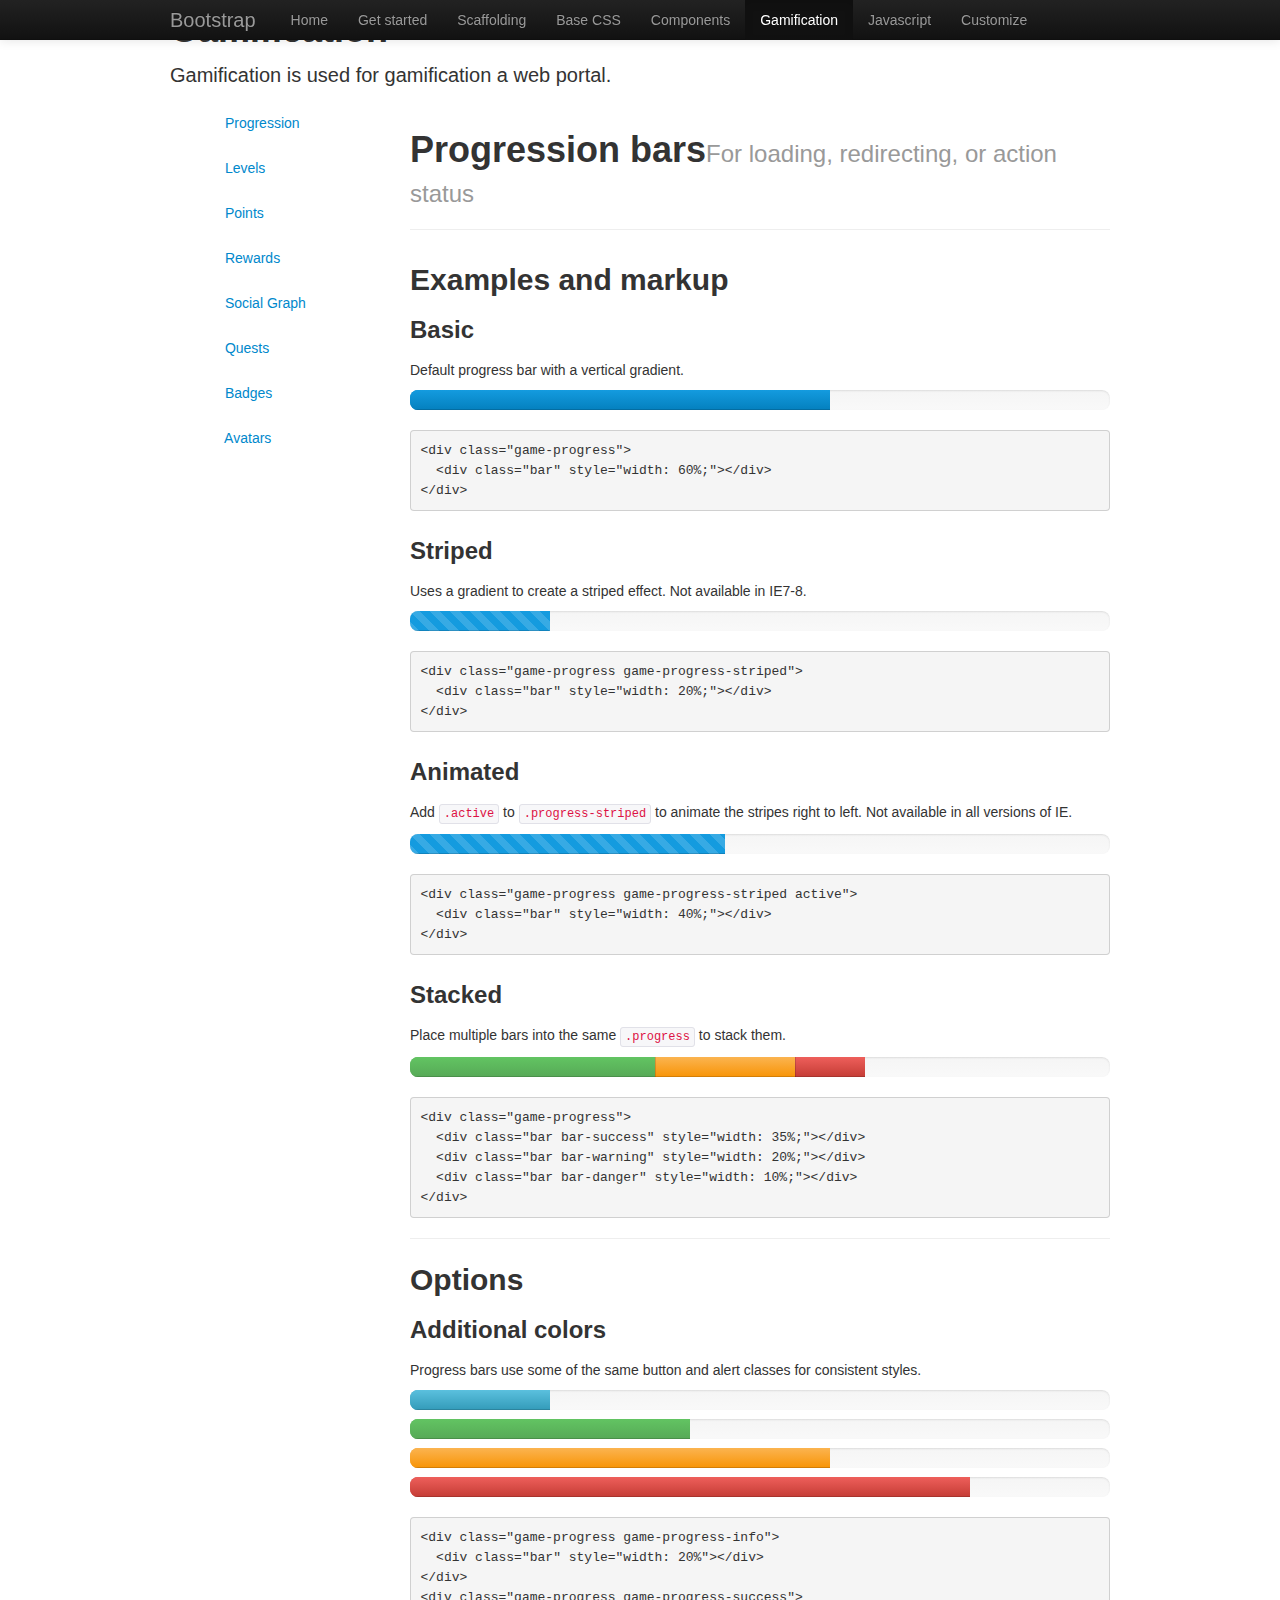
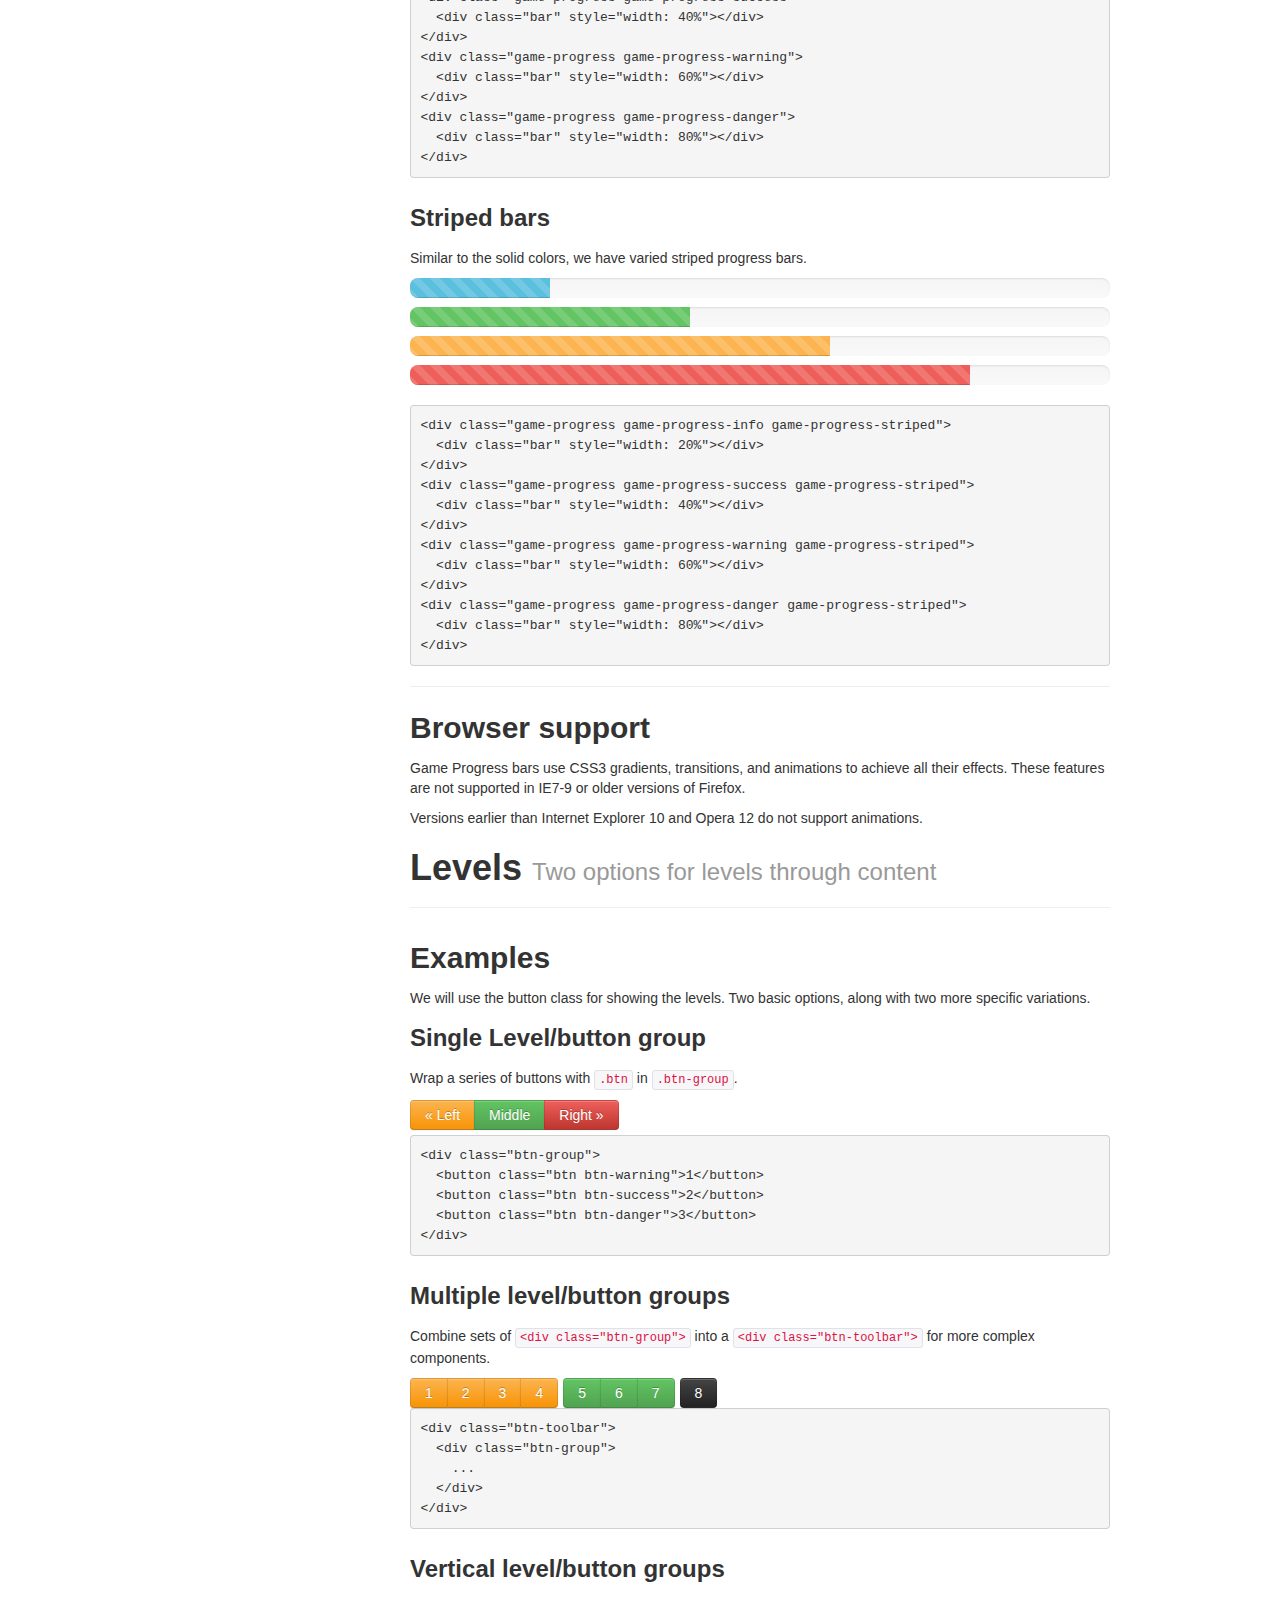
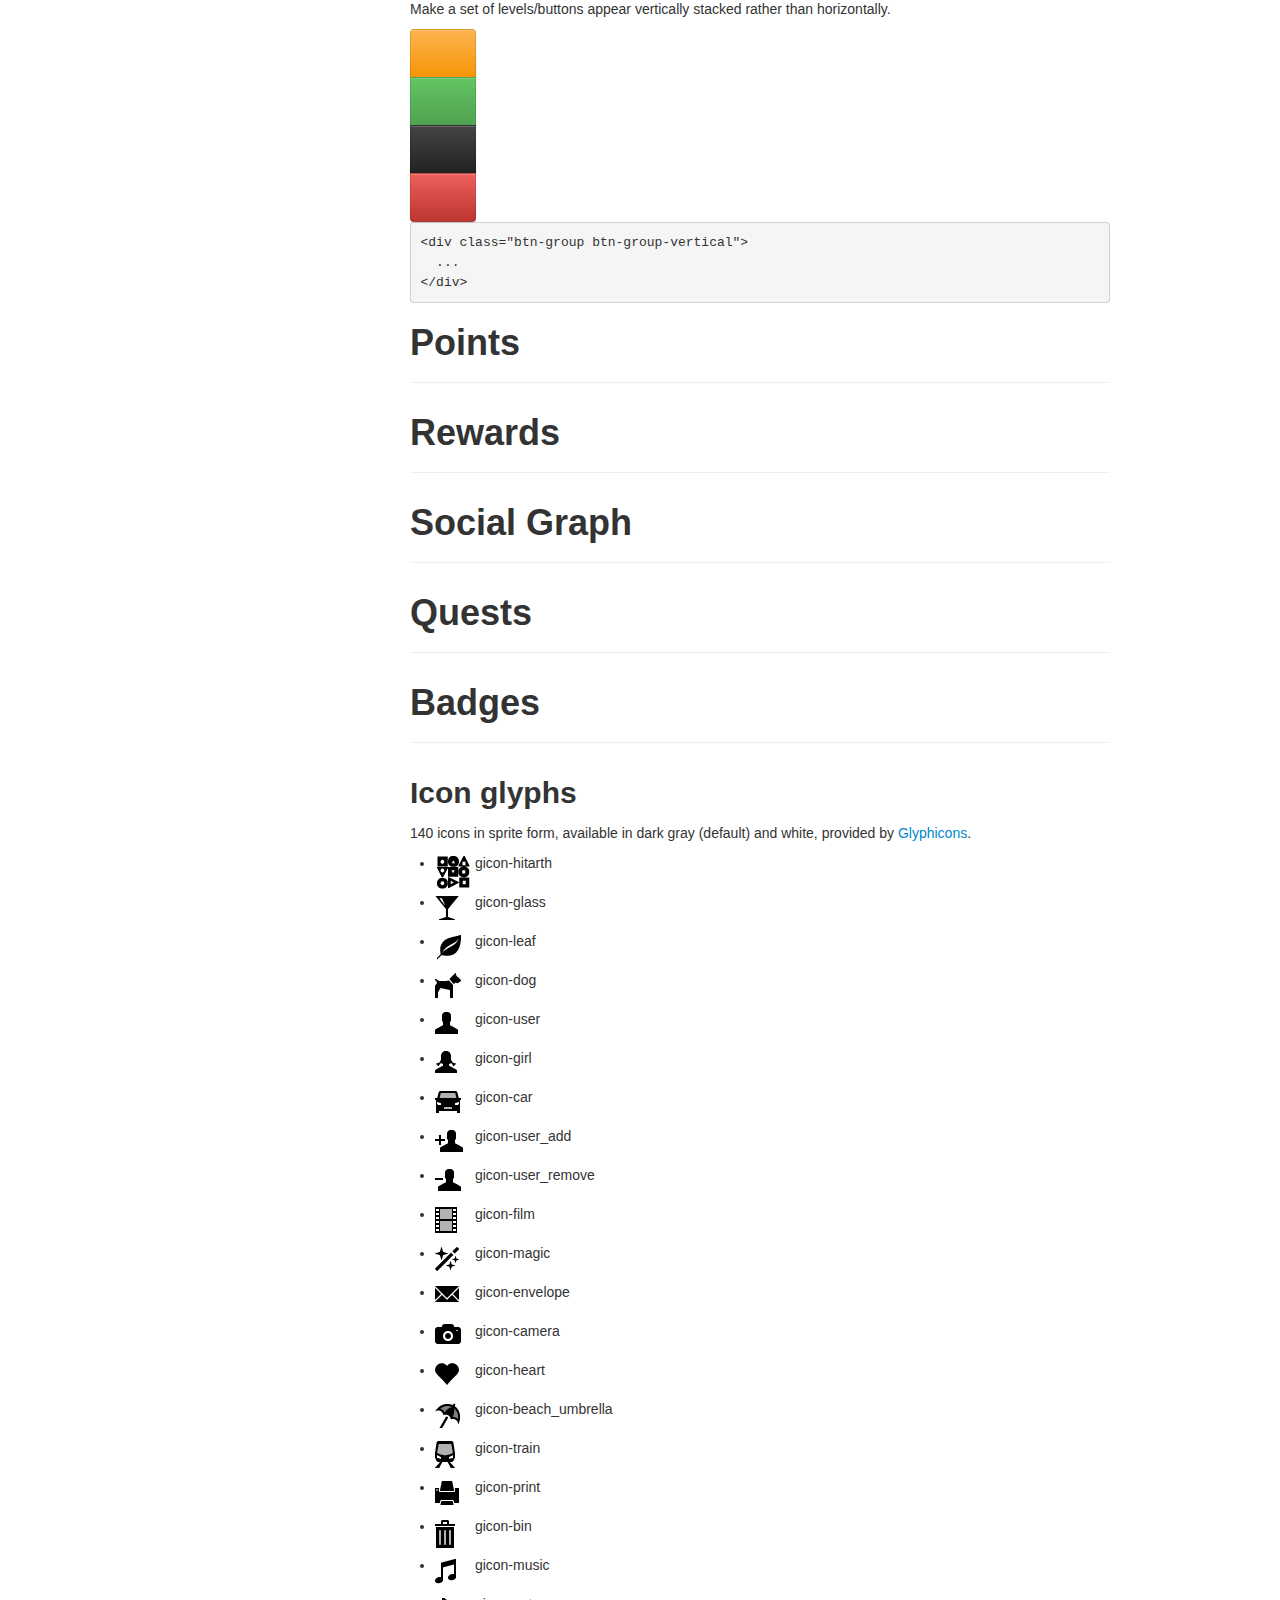
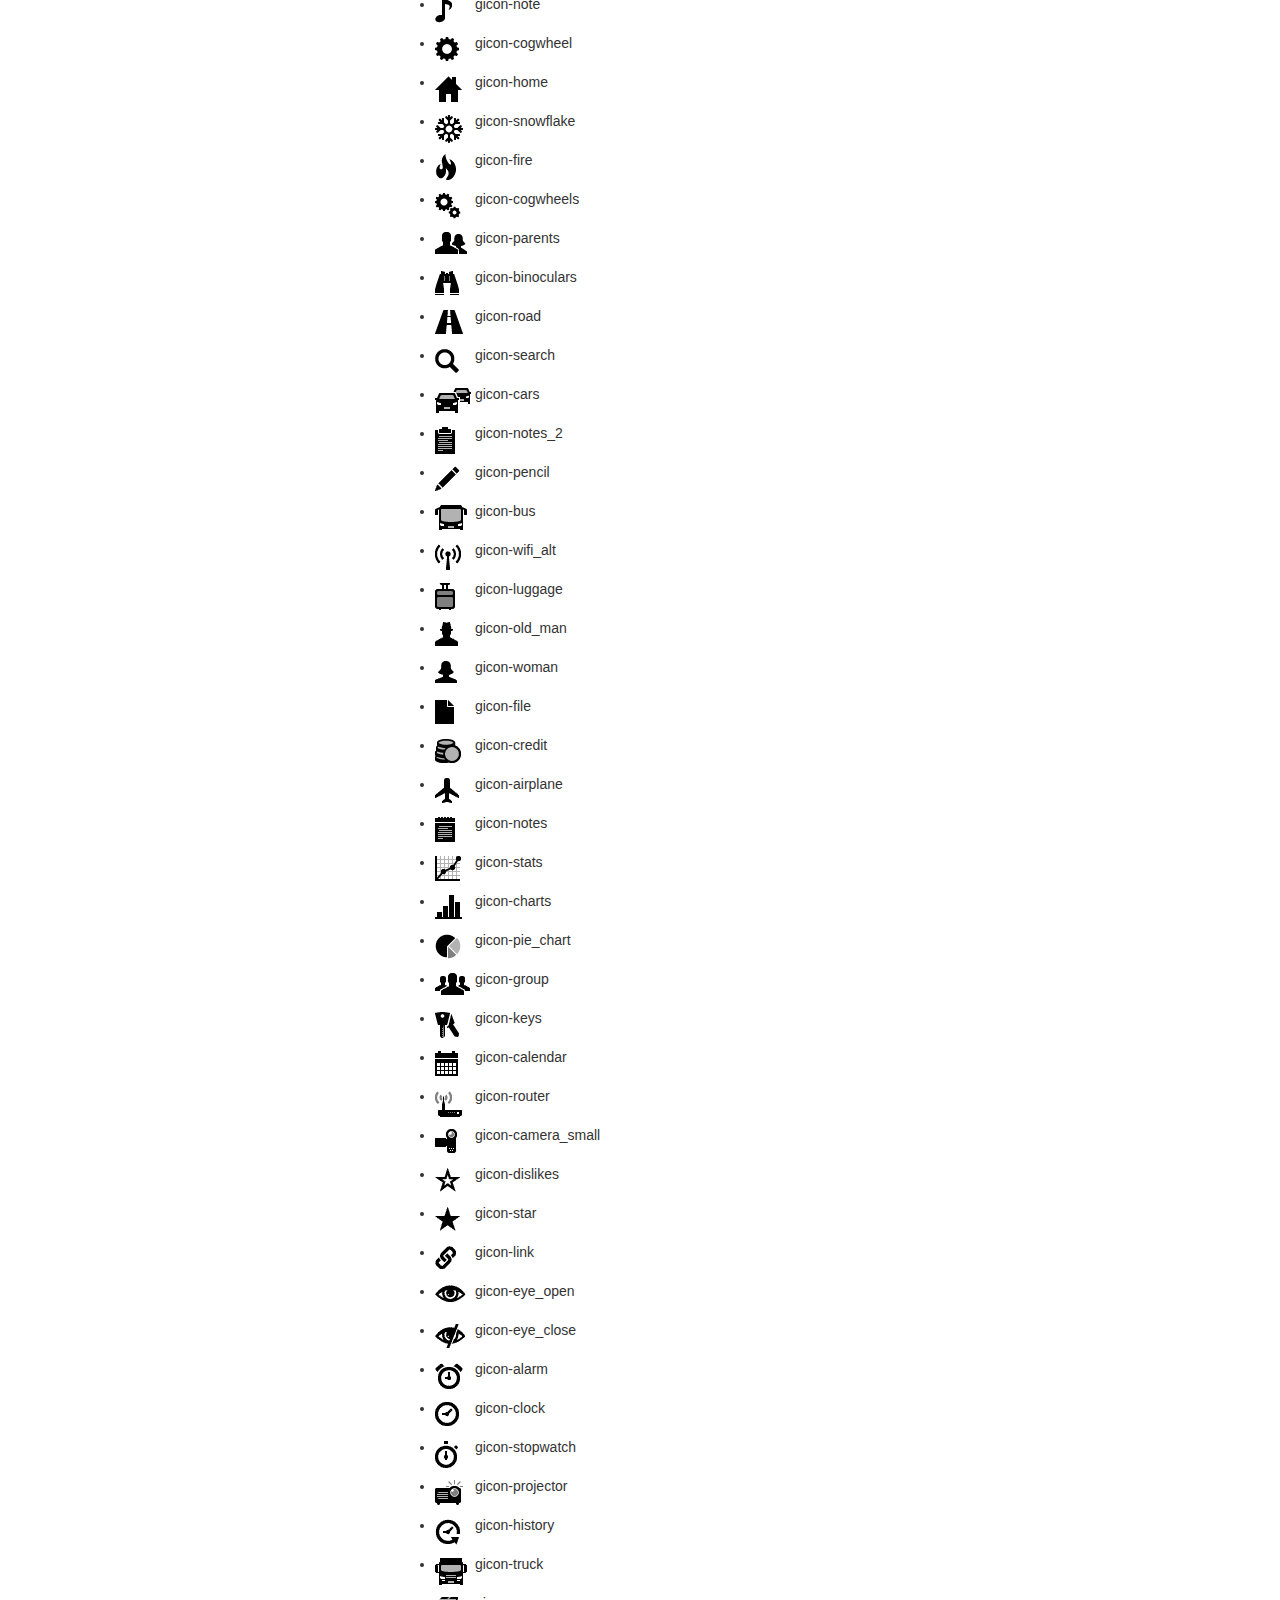
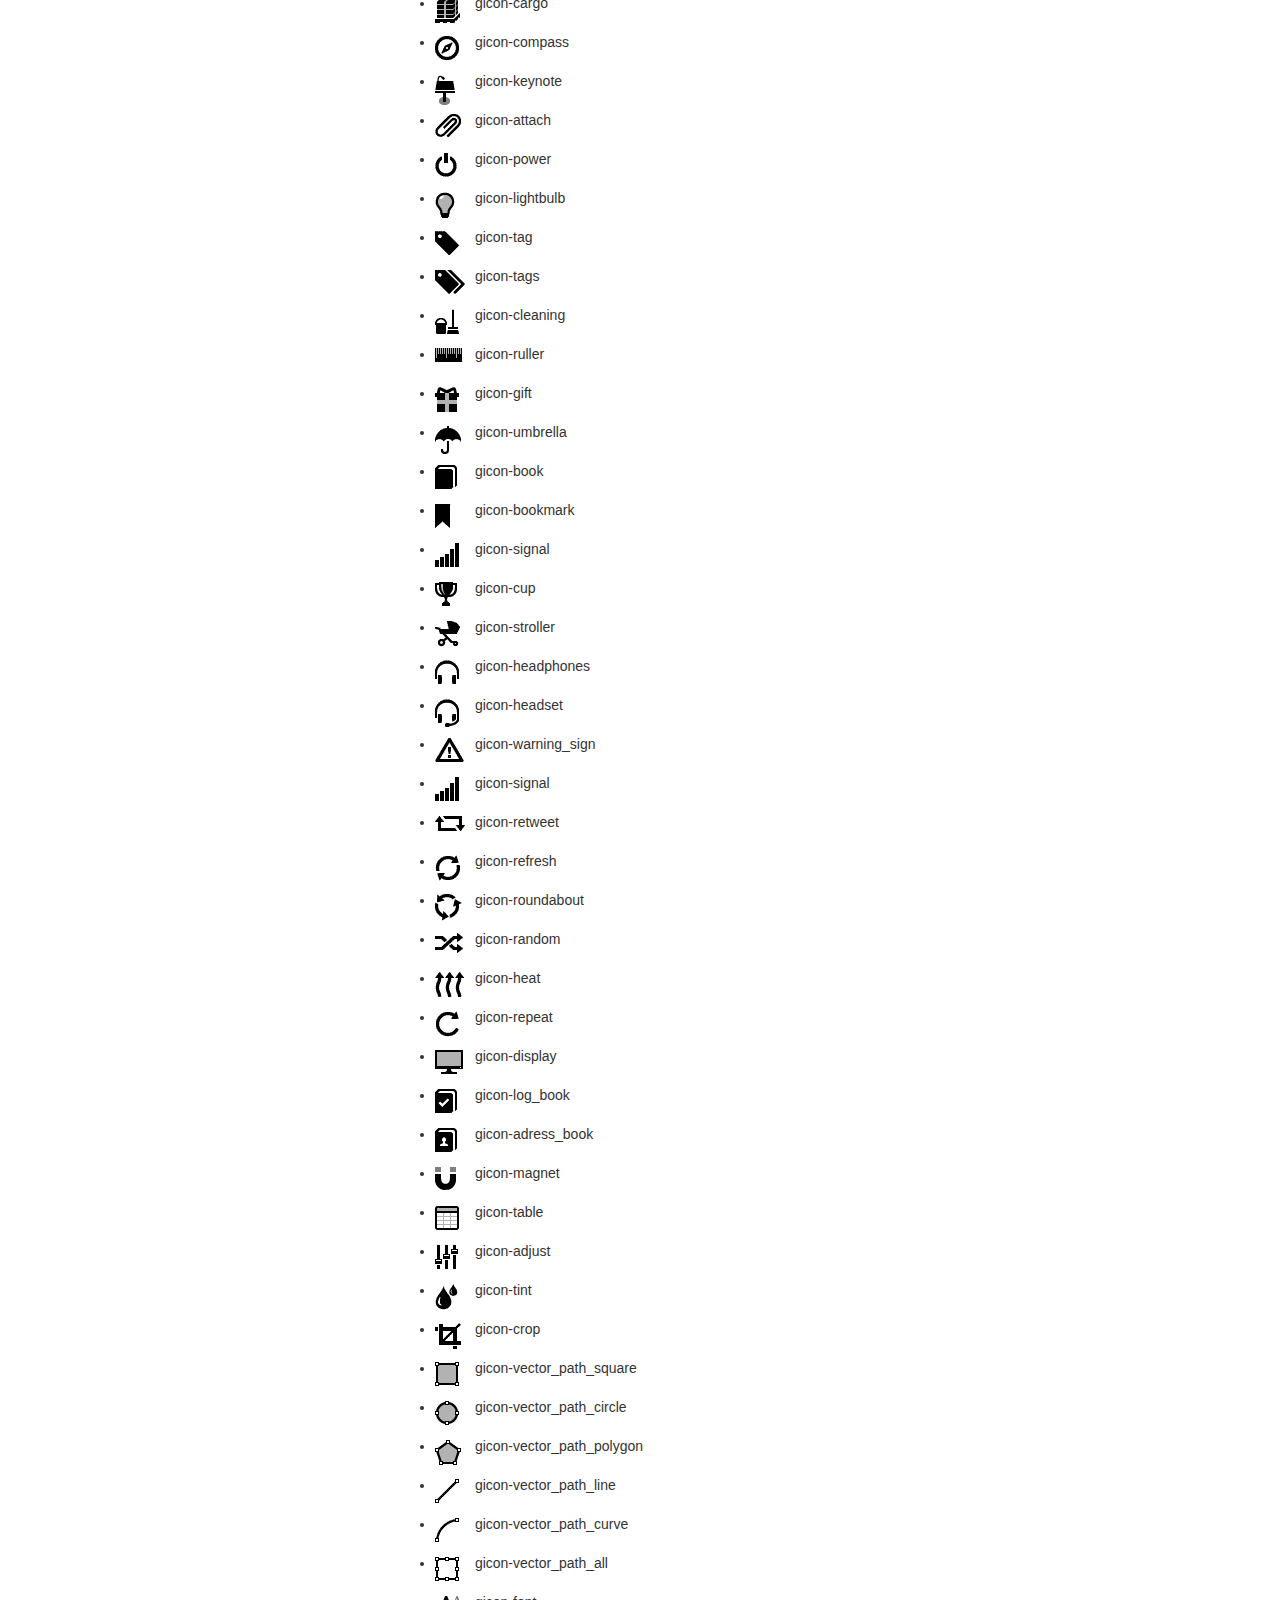
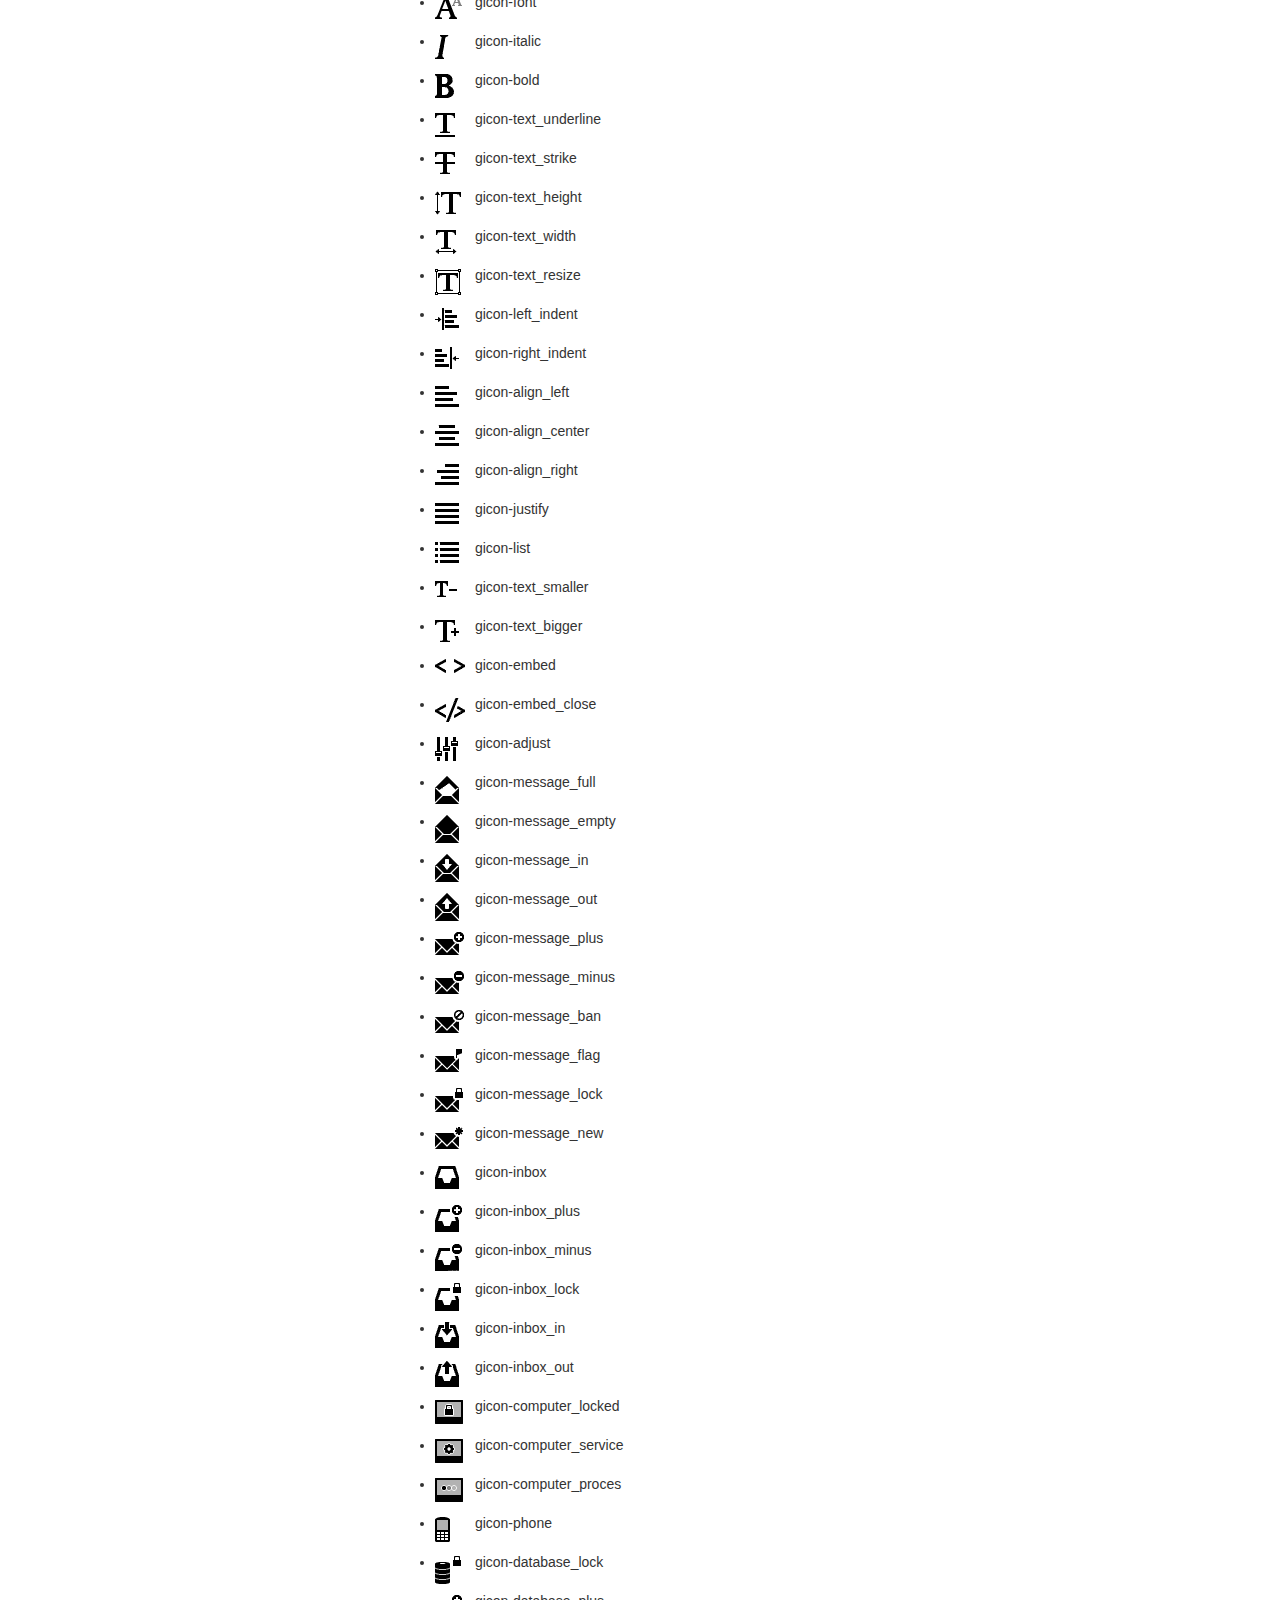
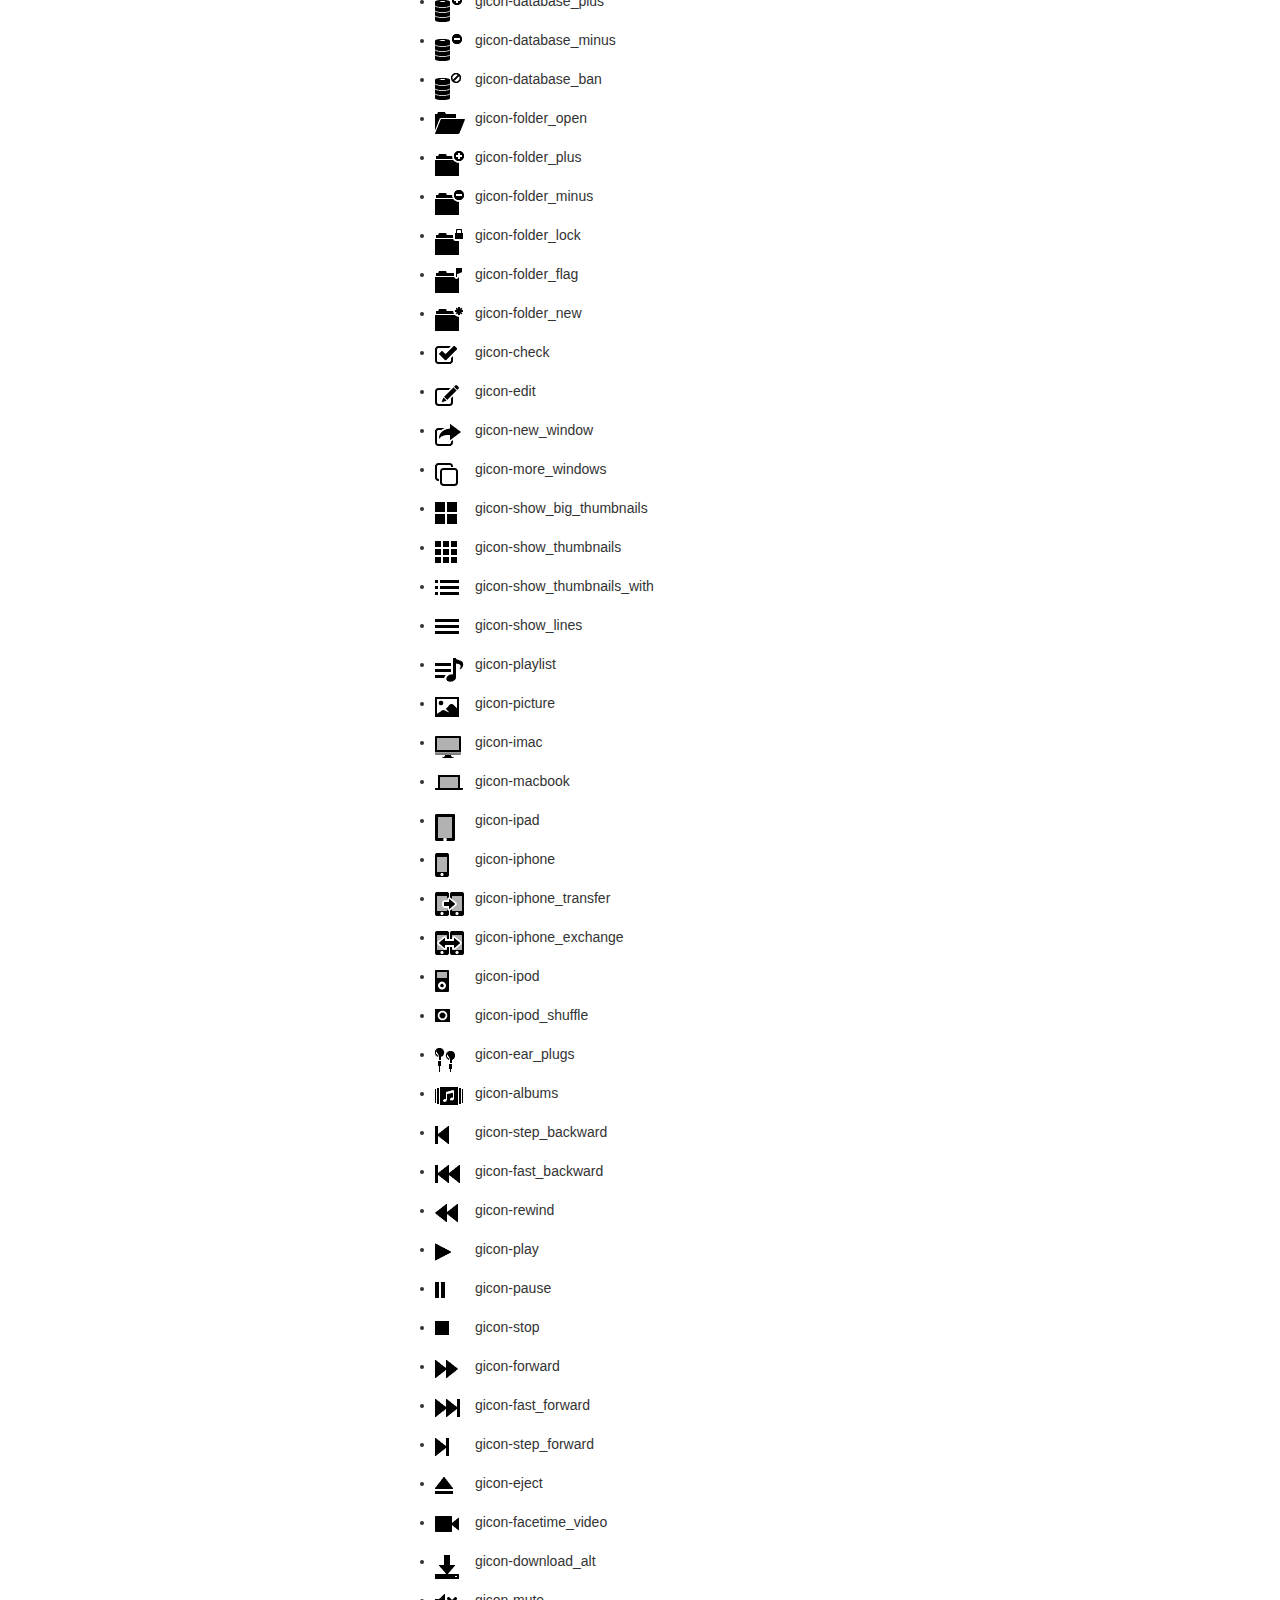
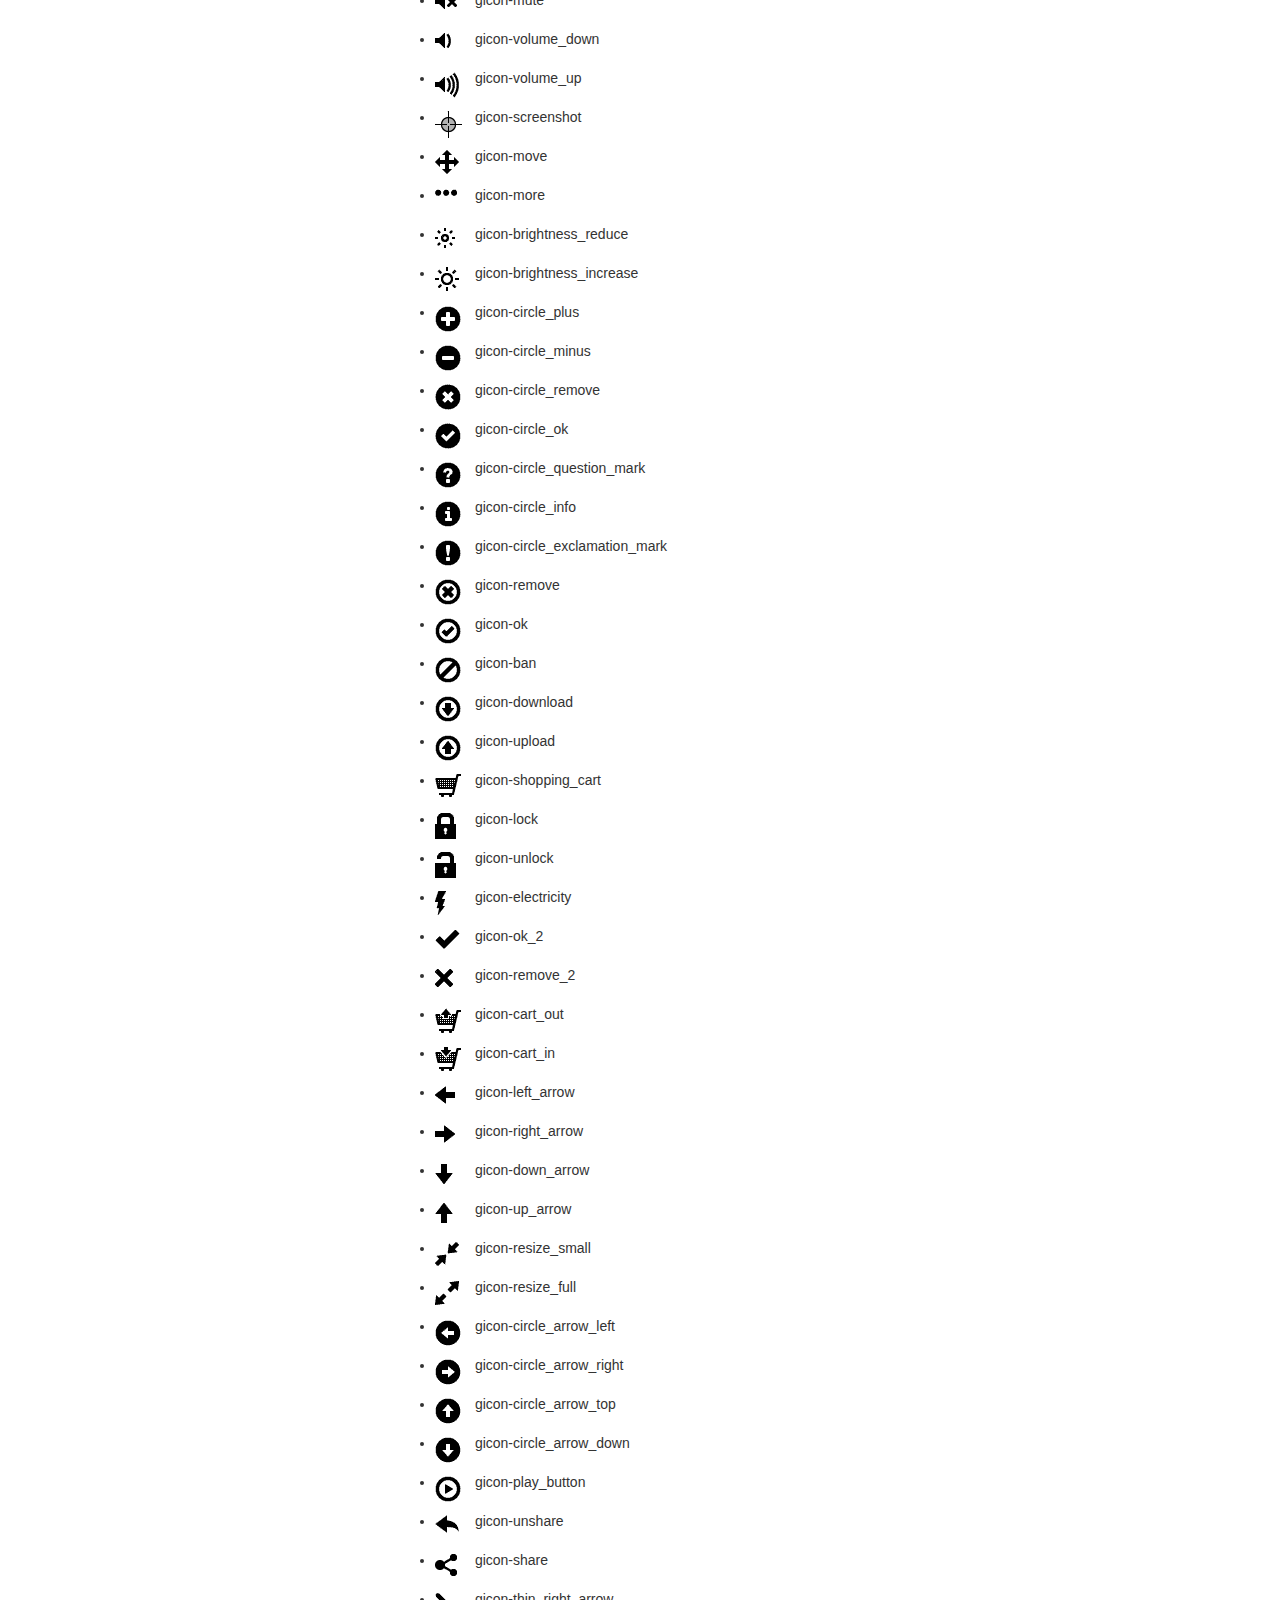
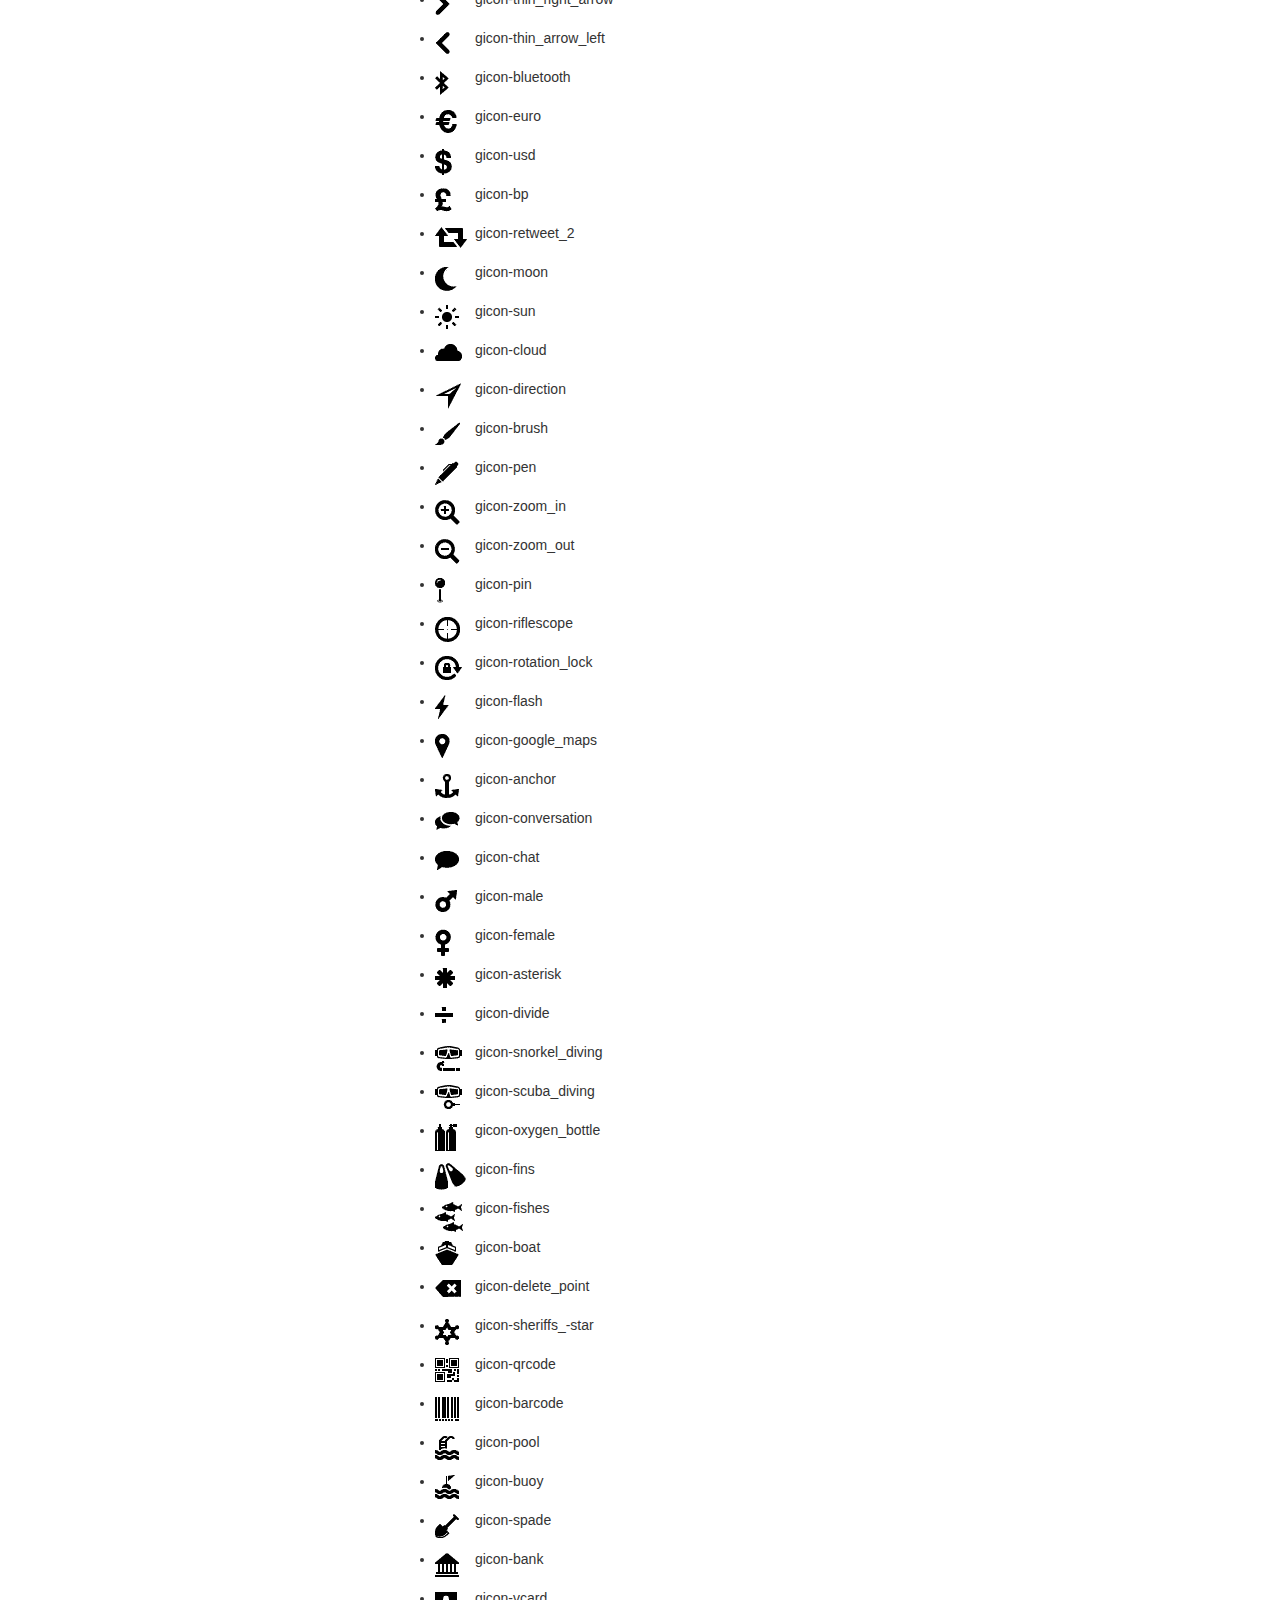
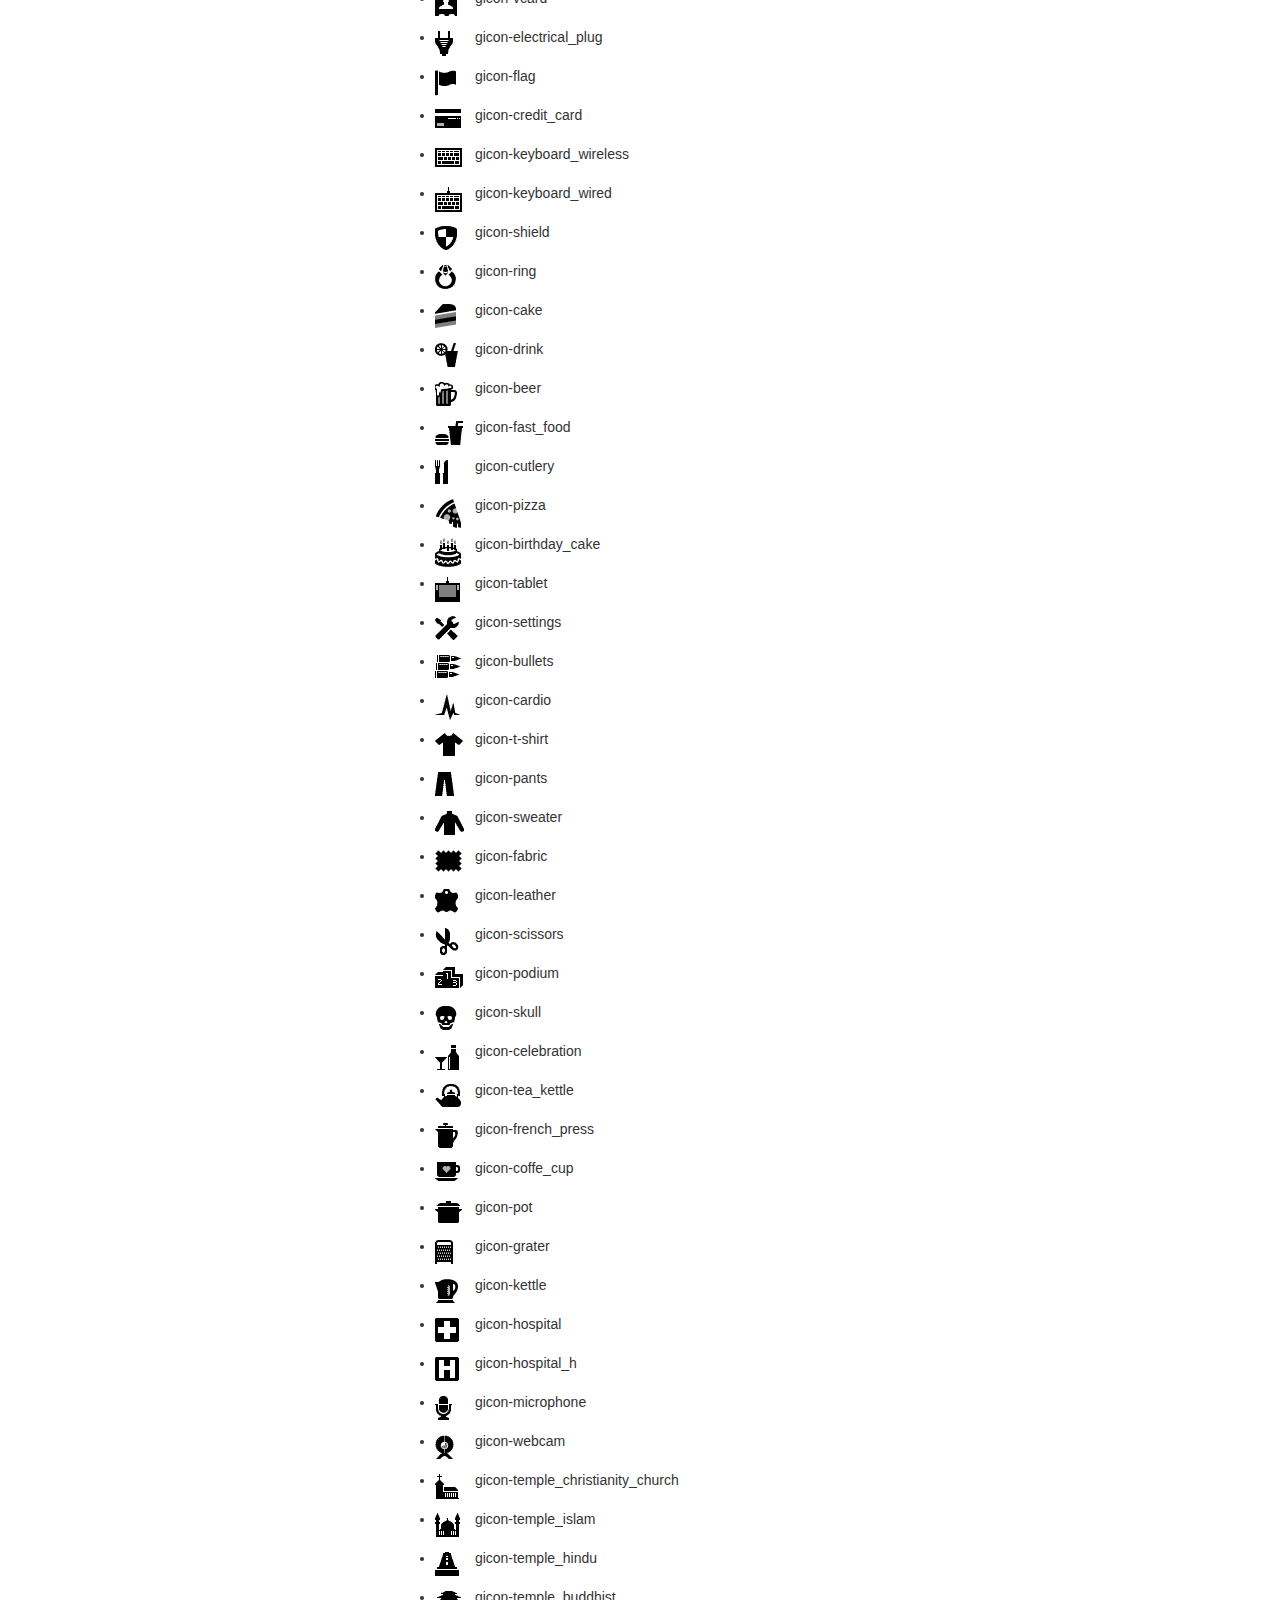
==== commit df64d51b: "icons with colored background needs to be changed" ====
--- a/docs/gamification.html
+++ b/docs/gamification.html
@@ -35,9 +35,9 @@
       <div class="navbar-inner">
         <div class="container">
           <button type="button" class="btn btn-navbar" data-toggle="collapse" data-target=".nav-collapse">
-            <span class="icon-bar"></span>
-            <span class="icon-bar"></span>
-            <span class="icon-bar"></span>
+            <span class="gicon-bar"></span>
+            <span class="gicon-bar"></span>
+            <span class="gicon-bar"></span>
           </button>
           <a class="brand" href="./index.html">Bootstrap</a>
           <div class="nav-collapse collapse">
@@ -88,14 +88,14 @@
     <div class="row">
       <div class="span3 bs-docs-sidebar">
         <ul class="nav nav-list bs-docs-sidenav">
-          <li><a href="#Progression"><i class="icon-chevron-right"></i> Progression</a></li>
-          <li><a href="#Levels"><i class="icon-chevron-right"></i> Levels</a></li>
-          <li><a href="#Points"><i class="icon-chevron-right"></i> Points</a></li>
-          <li><a href="#Rewards"><i class="icon-chevron-right"></i> Rewards</a></li>
-          <li><a href="#SocialGraph"><i class="icon-chevron-right"></i> Social Graph</a></li>
-          <li><a href="#Quests"><i class="icon-chevron-right"></i> Quests</a></li>          
-		  <li><a href="#Badges"><i class="icon-chevron-right"></i> Badges</a></li>          
-		  <li><a href="#Avatars"><i class="icon-chevron-right"></i> Avatars</a></li>		  
+          <li><a href="#Progression"><i class="gicon-chevron-right"></i> Progression</a></li>
+          <li><a href="#Levels"><i class="gicon-chevron-right"></i> Levels</a></li>
+          <li><a href="#Points"><i class="gicon-chevron-right"></i> Points</a></li>
+          <li><a href="#Rewards"><i class="gicon-chevron-right"></i> Rewards</a></li>
+          <li><a href="#SocialGraph"><i class="gicon-chevron-right"></i> Social Graph</a></li>
+          <li><a href="#Quests"><i class="gicon-chevron-right"></i> Quests</a></li>          
+		  <li><a href="#Badges"><i class="gicon-chevron-right"></i> Badges</a></li>          
+		  <li><a href="#Avatars"><i class="gicon-chevron-right"></i> Avatars</a></li>		  
         </ul>
       </div>
       <div class="span9">
@@ -302,10 +302,10 @@
           <p>Make a set of levels/buttons appear vertically stacked rather than horizontally.</p>
           <div class="bs-docs-example">
             <div class="btn-group btn-group-vertical">
-              <button type="button" class="btn btn-warning"><i class="icon-arrow-up"></i></button>
-              <button type="button" class="btn btn-success"><i class="icon-arrow-down"></i></button>
-              <button type="button" class="btn btn-inverse"><i class="icon-arrow-left icon-white"></i></button>
-              <button type="button" class="btn btn-danger"><i class="icon-arrow-right icon-white"></i></button>
+              <button type="button" class="btn btn-warning"><i class="gicon-arrow-up"></i></button>
+              <button type="button" class="btn btn-success"><i class="gicon-arrow-down"></i></button>
+              <button type="button" class="btn btn-inverse"><i class="gicon-arrow-left icon-white"></i></button>
+              <button type="button" class="btn btn-danger"><i class="gicon-arrow-right icon-white"></i></button>
             </div>
           </div>
 <pre class="prettyprint linenums">
@@ -358,6 +358,947 @@
           <div class="page-header">
             <h1>Badges</h1>
           </div>
+
+          <h2>Icon glyphs</h2>
+          <p>140 icons in sprite form, available in dark gray (default) and white, provided by <a href="http://glyphicons.com" target="_blank">Glyphicons</a>.</p>
+          <ul class="the-icons clearfix">
+<li><i class='gicon-hitarth'></i> gicon-hitarth</li>
+<li><i class='gicon-glass'></i> gicon-glass</li>
+<li><i class='gicon-leaf'></i> gicon-leaf</li>
+<li><i class='gicon-dog'></i> gicon-dog</li>
+<li><i class='gicon-user'></i> gicon-user</li>
+<li><i class='gicon-girl'></i> gicon-girl</li>
+<li><i class='gicon-car'></i> gicon-car</li>
+<li><i class='gicon-user_add'></i> gicon-user_add</li>
+<li><i class='gicon-user_remove'></i> gicon-user_remove</li>
+<li><i class='gicon-film'></i> gicon-film</li>
+<li><i class='gicon-magic'></i> gicon-magic</li>
+<li><i class='gicon-envelope'></i> gicon-envelope</li>
+<li><i class='gicon-camera'></i> gicon-camera</li>
+<li><i class='gicon-heart'></i> gicon-heart</li>
+<li><i class='gicon-beach_umbrella'></i> gicon-beach_umbrella</li>
+<li><i class='gicon-train'></i> gicon-train</li>
+<li><i class='gicon-print'></i> gicon-print</li>
+<li><i class='gicon-bin'></i> gicon-bin</li>
+<li><i class='gicon-music'></i> gicon-music</li>
+<li><i class='gicon-note'></i> gicon-note</li>
+<li><i class='gicon-cogwheel'></i> gicon-cogwheel</li>
+<li><i class='gicon-home'></i> gicon-home</li>
+<li><i class='gicon-snowflake'></i> gicon-snowflake</li>
+<li><i class='gicon-fire'></i> gicon-fire</li>
+<li><i class='gicon-cogwheels'></i> gicon-cogwheels</li>
+<li><i class='gicon-parents'></i> gicon-parents</li>
+<li><i class='gicon-binoculars'></i> gicon-binoculars</li>
+<li><i class='gicon-road'></i> gicon-road</li>
+<li><i class='gicon-search'></i> gicon-search</li>
+<li><i class='gicon-cars'></i> gicon-cars</li>
+<li><i class='gicon-notes_2'></i> gicon-notes_2</li>
+<li><i class='gicon-pencil'></i> gicon-pencil</li>
+<li><i class='gicon-bus'></i> gicon-bus</li>
+<li><i class='gicon-wifi_alt'></i> gicon-wifi_alt</li>
+<li><i class='gicon-luggage'></i> gicon-luggage</li>
+<li><i class='gicon-old_man'></i> gicon-old_man</li>
+<li><i class='gicon-woman'></i> gicon-woman</li>
+<li><i class='gicon-file'></i> gicon-file</li>
+<li><i class='gicon-credit'></i> gicon-credit</li>
+<li><i class='gicon-airplane'></i> gicon-airplane</li>
+<li><i class='gicon-notes'></i> gicon-notes</li>
+<li><i class='gicon-stats'></i> gicon-stats</li>
+<li><i class='gicon-charts'></i> gicon-charts</li>
+<li><i class='gicon-pie_chart'></i> gicon-pie_chart</li>
+<li><i class='gicon-group'></i> gicon-group</li>
+<li><i class='gicon-keys'></i> gicon-keys</li>
+<li><i class='gicon-calendar'></i> gicon-calendar</li>
+<li><i class='gicon-router'></i> gicon-router</li>
+<li><i class='gicon-camera_small'></i> gicon-camera_small</li>
+<li><i class='gicon-dislikes'></i> gicon-dislikes</li>
+<li><i class='gicon-star'></i> gicon-star</li>
+<li><i class='gicon-link'></i> gicon-link</li>
+<li><i class='gicon-eye_open'></i> gicon-eye_open</li>
+<li><i class='gicon-eye_close'></i> gicon-eye_close</li>
+<li><i class='gicon-alarm'></i> gicon-alarm</li>
+<li><i class='gicon-clock'></i> gicon-clock</li>
+<li><i class='gicon-stopwatch'></i> gicon-stopwatch</li>
+<li><i class='gicon-projector'></i> gicon-projector</li>
+<li><i class='gicon-history'></i> gicon-history</li>
+<li><i class='gicon-truck'></i> gicon-truck</li>
+<li><i class='gicon-cargo'></i> gicon-cargo</li>
+<li><i class='gicon-compass'></i> gicon-compass</li>
+<li><i class='gicon-keynote'></i> gicon-keynote</li>
+<li><i class='gicon-attach'></i> gicon-attach</li>
+<li><i class='gicon-power'></i> gicon-power</li>
+<li><i class='gicon-lightbulb'></i> gicon-lightbulb</li>
+<li><i class='gicon-tag'></i> gicon-tag</li>
+<li><i class='gicon-tags'></i> gicon-tags</li>
+<li><i class='gicon-cleaning'></i> gicon-cleaning</li>
+<li><i class='gicon-ruller'></i> gicon-ruller</li>
+<li><i class='gicon-gift'></i> gicon-gift</li>
+<li><i class='gicon-umbrella'></i> gicon-umbrella</li>
+<li><i class='gicon-book'></i> gicon-book</li>
+<li><i class='gicon-bookmark'></i> gicon-bookmark</li>
+<li><i class='gicon-signal'></i> gicon-signal</li>
+<li><i class='gicon-cup'></i> gicon-cup</li>
+<li><i class='gicon-stroller'></i> gicon-stroller</li>
+<li><i class='gicon-headphones'></i> gicon-headphones</li>
+<li><i class='gicon-headset'></i> gicon-headset</li>
+<li><i class='gicon-warning_sign'></i> gicon-warning_sign</li>
+<li><i class='gicon-signal'></i> gicon-signal</li>
+<li><i class='gicon-retweet'></i> gicon-retweet</li>
+<li><i class='gicon-refresh'></i> gicon-refresh</li>
+<li><i class='gicon-roundabout'></i> gicon-roundabout</li>
+<li><i class='gicon-random'></i> gicon-random</li>
+<li><i class='gicon-heat'></i> gicon-heat</li>
+<li><i class='gicon-repeat'></i> gicon-repeat</li>
+<li><i class='gicon-display'></i> gicon-display</li>
+<li><i class='gicon-log_book'></i> gicon-log_book</li>
+<li><i class='gicon-adress_book'></i> gicon-adress_book</li>
+<li><i class='gicon-magnet'></i> gicon-magnet</li>
+<li><i class='gicon-table'></i> gicon-table</li>
+<li><i class='gicon-adjust'></i> gicon-adjust</li>
+<li><i class='gicon-tint'></i> gicon-tint</li>
+<li><i class='gicon-crop'></i> gicon-crop</li>
+<li><i class='gicon-vector_path_square'></i> gicon-vector_path_square</li>
+<li><i class='gicon-vector_path_circle'></i> gicon-vector_path_circle</li>
+<li><i class='gicon-vector_path_polygon'></i> gicon-vector_path_polygon</li>
+<li><i class='gicon-vector_path_line'></i> gicon-vector_path_line</li>
+<li><i class='gicon-vector_path_curve'></i> gicon-vector_path_curve</li>
+<li><i class='gicon-vector_path_all'></i> gicon-vector_path_all</li>
+<li><i class='gicon-font'></i> gicon-font</li>
+<li><i class='gicon-italic'></i> gicon-italic</li>
+<li><i class='gicon-bold'></i> gicon-bold</li>
+<li><i class='gicon-text_underline'></i> gicon-text_underline</li>
+<li><i class='gicon-text_strike'></i> gicon-text_strike</li>
+<li><i class='gicon-text_height'></i> gicon-text_height</li>
+<li><i class='gicon-text_width'></i> gicon-text_width</li>
+<li><i class='gicon-text_resize'></i> gicon-text_resize</li>
+<li><i class='gicon-left_indent'></i> gicon-left_indent</li>
+<li><i class='gicon-right_indent'></i> gicon-right_indent</li>
+<li><i class='gicon-align_left'></i> gicon-align_left</li>
+<li><i class='gicon-align_center'></i> gicon-align_center</li>
+<li><i class='gicon-align_right'></i> gicon-align_right</li>
+<li><i class='gicon-justify'></i> gicon-justify</li>
+<li><i class='gicon-list'></i> gicon-list</li>
+<li><i class='gicon-text_smaller'></i> gicon-text_smaller</li>
+<li><i class='gicon-text_bigger'></i> gicon-text_bigger</li>
+<li><i class='gicon-embed'></i> gicon-embed</li>
+<li><i class='gicon-embed_close'></i> gicon-embed_close</li>
+<li><i class='gicon-adjust'></i> gicon-adjust</li>
+<li><i class='gicon-message_full'></i> gicon-message_full</li>
+<li><i class='gicon-message_empty'></i> gicon-message_empty</li>
+<li><i class='gicon-message_in'></i> gicon-message_in</li>
+<li><i class='gicon-message_out'></i> gicon-message_out</li>
+<li><i class='gicon-message_plus'></i> gicon-message_plus</li>
+<li><i class='gicon-message_minus'></i> gicon-message_minus</li>
+<li><i class='gicon-message_ban'></i> gicon-message_ban</li>
+<li><i class='gicon-message_flag'></i> gicon-message_flag</li>
+<li><i class='gicon-message_lock'></i> gicon-message_lock</li>
+<li><i class='gicon-message_new'></i> gicon-message_new</li>
+<li><i class='gicon-inbox'></i> gicon-inbox</li>
+<li><i class='gicon-inbox_plus'></i> gicon-inbox_plus</li>
+<li><i class='gicon-inbox_minus'></i> gicon-inbox_minus</li>
+<li><i class='gicon-inbox_lock'></i> gicon-inbox_lock</li>
+<li><i class='gicon-inbox_in'></i> gicon-inbox_in</li>
+<li><i class='gicon-inbox_out'></i> gicon-inbox_out</li>
+<li><i class='gicon-computer_locked'></i> gicon-computer_locked</li>
+<li><i class='gicon-computer_service'></i> gicon-computer_service</li>
+<li><i class='gicon-computer_proces'></i> gicon-computer_proces</li>
+<li><i class='gicon-phone'></i> gicon-phone</li>
+<li><i class='gicon-database_lock'></i> gicon-database_lock</li>
+<li><i class='gicon-database_plus'></i> gicon-database_plus</li>
+<li><i class='gicon-database_minus'></i> gicon-database_minus</li>
+<li><i class='gicon-database_ban'></i> gicon-database_ban</li>
+<li><i class='gicon-folder_open'></i> gicon-folder_open</li>
+<li><i class='gicon-folder_plus'></i> gicon-folder_plus</li>
+<li><i class='gicon-folder_minus'></i> gicon-folder_minus</li>
+<li><i class='gicon-folder_lock'></i> gicon-folder_lock</li>
+<li><i class='gicon-folder_flag'></i> gicon-folder_flag</li>
+<li><i class='gicon-folder_new'></i> gicon-folder_new</li>
+<li><i class='gicon-check'></i> gicon-check</li>
+<li><i class='gicon-edit'></i> gicon-edit</li>
+<li><i class='gicon-new_window'></i> gicon-new_window</li>
+<li><i class='gicon-more_windows'></i> gicon-more_windows</li>
+<li><i class='gicon-show_big_thumbnails'></i> gicon-show_big_thumbnails</li>
+<li><i class='gicon-show_thumbnails'></i> gicon-show_thumbnails</li>
+<li><i class='gicon-show_thumbnails_with'></i> gicon-show_thumbnails_with</li>
+<li><i class='gicon-show_lines'></i> gicon-show_lines</li>
+<li><i class='gicon-playlist'></i> gicon-playlist</li>
+<li><i class='gicon-picture'></i> gicon-picture</li>
+<li><i class='gicon-imac'></i> gicon-imac</li>
+<li><i class='gicon-macbook'></i> gicon-macbook</li>
+<li><i class='gicon-ipad'></i> gicon-ipad</li>
+<li><i class='gicon-iphone'></i> gicon-iphone</li>
+<li><i class='gicon-iphone_transfer'></i> gicon-iphone_transfer</li>
+<li><i class='gicon-iphone_exchange'></i> gicon-iphone_exchange</li>
+<li><i class='gicon-ipod'></i> gicon-ipod</li>
+<li><i class='gicon-ipod_shuffle'></i> gicon-ipod_shuffle</li>
+<li><i class='gicon-ear_plugs'></i> gicon-ear_plugs</li>
+<li><i class='gicon-albums'></i> gicon-albums</li>
+<li><i class='gicon-step_backward'></i> gicon-step_backward</li>
+<li><i class='gicon-fast_backward'></i> gicon-fast_backward</li>
+<li><i class='gicon-rewind'></i> gicon-rewind</li>
+<li><i class='gicon-play'></i> gicon-play</li>
+<li><i class='gicon-pause'></i> gicon-pause</li>
+<li><i class='gicon-stop'></i> gicon-stop</li>
+<li><i class='gicon-forward'></i> gicon-forward</li>
+<li><i class='gicon-fast_forward'></i> gicon-fast_forward</li>
+<li><i class='gicon-step_forward'></i> gicon-step_forward</li>
+<li><i class='gicon-eject'></i> gicon-eject</li>
+<li><i class='gicon-facetime_video'></i> gicon-facetime_video</li>
+<li><i class='gicon-download_alt'></i> gicon-download_alt</li>
+<li><i class='gicon-mute'></i> gicon-mute</li>
+<li><i class='gicon-volume_down'></i> gicon-volume_down</li>
+<li><i class='gicon-volume_up'></i> gicon-volume_up</li>
+<li><i class='gicon-screenshot'></i> gicon-screenshot</li>
+<li><i class='gicon-move'></i> gicon-move</li>
+<li><i class='gicon-more'></i> gicon-more</li>
+<li><i class='gicon-brightness_reduce'></i> gicon-brightness_reduce</li>
+<li><i class='gicon-brightness_increase'></i> gicon-brightness_increase</li>
+<li><i class='gicon-circle_plus'></i> gicon-circle_plus</li>
+<li><i class='gicon-circle_minus'></i> gicon-circle_minus</li>
+<li><i class='gicon-circle_remove'></i> gicon-circle_remove</li>
+<li><i class='gicon-circle_ok'></i> gicon-circle_ok</li>
+<li><i class='gicon-circle_question_mark'></i> gicon-circle_question_mark</li>
+<li><i class='gicon-circle_info'></i> gicon-circle_info</li>
+<li><i class='gicon-circle_exclamation_mark'></i> gicon-circle_exclamation_mark</li>
+<li><i class='gicon-remove'></i> gicon-remove</li>
+<li><i class='gicon-ok'></i> gicon-ok</li>
+<li><i class='gicon-ban'></i> gicon-ban</li>
+<li><i class='gicon-download'></i> gicon-download</li>
+<li><i class='gicon-upload'></i> gicon-upload</li>
+<li><i class='gicon-shopping_cart'></i> gicon-shopping_cart</li>
+<li><i class='gicon-lock'></i> gicon-lock</li>
+<li><i class='gicon-unlock'></i> gicon-unlock</li>
+<li><i class='gicon-electricity'></i> gicon-electricity</li>
+<li><i class='gicon-ok_2'></i> gicon-ok_2</li>
+<li><i class='gicon-remove_2'></i> gicon-remove_2</li>
+<li><i class='gicon-cart_out'></i> gicon-cart_out</li>
+<li><i class='gicon-cart_in'></i> gicon-cart_in</li>
+<li><i class='gicon-left_arrow'></i> gicon-left_arrow</li>
+<li><i class='gicon-right_arrow'></i> gicon-right_arrow</li>
+<li><i class='gicon-down_arrow'></i> gicon-down_arrow</li>
+<li><i class='gicon-up_arrow'></i> gicon-up_arrow</li>
+<li><i class='gicon-resize_small'></i> gicon-resize_small</li>
+<li><i class='gicon-resize_full'></i> gicon-resize_full</li>
+<li><i class='gicon-circle_arrow_left'></i> gicon-circle_arrow_left</li>
+<li><i class='gicon-circle_arrow_right'></i> gicon-circle_arrow_right</li>
+<li><i class='gicon-circle_arrow_top'></i> gicon-circle_arrow_top</li>
+<li><i class='gicon-circle_arrow_down'></i> gicon-circle_arrow_down</li>
+<li><i class='gicon-play_button'></i> gicon-play_button</li>
+<li><i class='gicon-unshare'></i> gicon-unshare</li>
+<li><i class='gicon-share'></i> gicon-share</li>
+<li><i class='gicon-thin_right_arrow'></i> gicon-thin_right_arrow</li>
+<li><i class='gicon-thin_arrow_left'></i> gicon-thin_arrow_left</li>
+<li><i class='gicon-bluetooth'></i> gicon-bluetooth</li>
+<li><i class='gicon-euro'></i> gicon-euro</li>
+<li><i class='gicon-usd'></i> gicon-usd</li>
+<li><i class='gicon-bp'></i> gicon-bp</li>
+<li><i class='gicon-retweet_2'></i> gicon-retweet_2</li>
+<li><i class='gicon-moon'></i> gicon-moon</li>
+<li><i class='gicon-sun'></i> gicon-sun</li>
+<li><i class='gicon-cloud'></i> gicon-cloud</li>
+<li><i class='gicon-direction'></i> gicon-direction</li>
+<li><i class='gicon-brush'></i> gicon-brush</li>
+<li><i class='gicon-pen'></i> gicon-pen</li>
+<li><i class='gicon-zoom_in'></i> gicon-zoom_in</li>
+<li><i class='gicon-zoom_out'></i> gicon-zoom_out</li>
+<li><i class='gicon-pin'></i> gicon-pin</li>
+<li><i class='gicon-riflescope'></i> gicon-riflescope</li>
+<li><i class='gicon-rotation_lock'></i> gicon-rotation_lock</li>
+<li><i class='gicon-flash'></i> gicon-flash</li>
+<li><i class='gicon-google_maps'></i> gicon-google_maps</li>
+<li><i class='gicon-anchor'></i> gicon-anchor</li>
+<li><i class='gicon-conversation'></i> gicon-conversation</li>
+<li><i class='gicon-chat'></i> gicon-chat</li>
+<li><i class='gicon-male'></i> gicon-male</li>
+<li><i class='gicon-female'></i> gicon-female</li>
+<li><i class='gicon-asterisk'></i> gicon-asterisk</li>
+<li><i class='gicon-divide'></i> gicon-divide</li>
+<li><i class='gicon-snorkel_diving'></i> gicon-snorkel_diving</li>
+<li><i class='gicon-scuba_diving'></i> gicon-scuba_diving</li>
+<li><i class='gicon-oxygen_bottle'></i> gicon-oxygen_bottle</li>
+<li><i class='gicon-fins'></i> gicon-fins</li>
+<li><i class='gicon-fishes'></i> gicon-fishes</li>
+<li><i class='gicon-boat'></i> gicon-boat</li>
+<li><i class='gicon-delete_point'></i> gicon-delete_point</li>
+<li><i class='gicon-sheriffs_-star'></i> gicon-sheriffs_-star</li>
+<li><i class='gicon-qrcode'></i> gicon-qrcode</li>
+<li><i class='gicon-barcode'></i> gicon-barcode</li>
+<li><i class='gicon-pool'></i> gicon-pool</li>
+<li><i class='gicon-buoy'></i> gicon-buoy</li>
+<li><i class='gicon-spade'></i> gicon-spade</li>
+<li><i class='gicon-bank'></i> gicon-bank</li>
+<li><i class='gicon-vcard'></i> gicon-vcard</li>
+<li><i class='gicon-electrical_plug'></i> gicon-electrical_plug</li>
+<li><i class='gicon-flag'></i> gicon-flag</li>
+<li><i class='gicon-credit_card'></i> gicon-credit_card</li>
+<li><i class='gicon-keyboard_wireless'></i> gicon-keyboard_wireless</li>
+<li><i class='gicon-keyboard_wired'></i> gicon-keyboard_wired</li>
+<li><i class='gicon-shield'></i> gicon-shield</li>
+<li><i class='gicon-ring'></i> gicon-ring</li>
+<li><i class='gicon-cake'></i> gicon-cake</li>
+<li><i class='gicon-drink'></i> gicon-drink</li>
+<li><i class='gicon-beer'></i> gicon-beer</li>
+<li><i class='gicon-fast_food'></i> gicon-fast_food</li>
+<li><i class='gicon-cutlery'></i> gicon-cutlery</li>
+<li><i class='gicon-pizza'></i> gicon-pizza</li>
+<li><i class='gicon-birthday_cake'></i> gicon-birthday_cake</li>
+<li><i class='gicon-tablet'></i> gicon-tablet</li>
+<li><i class='gicon-settings'></i> gicon-settings</li>
+<li><i class='gicon-bullets'></i> gicon-bullets</li>
+<li><i class='gicon-cardio'></i> gicon-cardio</li>
+<li><i class='gicon-t-shirt'></i> gicon-t-shirt</li>
+<li><i class='gicon-pants'></i> gicon-pants</li>
+<li><i class='gicon-sweater'></i> gicon-sweater</li>
+<li><i class='gicon-fabric'></i> gicon-fabric</li>
+<li><i class='gicon-leather'></i> gicon-leather</li>
+<li><i class='gicon-scissors'></i> gicon-scissors</li>
+<li><i class='gicon-podium'></i> gicon-podium</li>
+<li><i class='gicon-skull'></i> gicon-skull</li>
+<li><i class='gicon-celebration'></i> gicon-celebration</li>
+<li><i class='gicon-tea_kettle'></i> gicon-tea_kettle</li>
+<li><i class='gicon-french_press'></i> gicon-french_press</li>
+<li><i class='gicon-coffe_cup'></i> gicon-coffe_cup</li>
+<li><i class='gicon-pot'></i> gicon-pot</li>
+<li><i class='gicon-grater'></i> gicon-grater</li>
+<li><i class='gicon-kettle'></i> gicon-kettle</li>
+<li><i class='gicon-hospital'></i> gicon-hospital</li>
+<li><i class='gicon-hospital_h'></i> gicon-hospital_h</li>
+<li><i class='gicon-microphone'></i> gicon-microphone</li>
+<li><i class='gicon-webcam'></i> gicon-webcam</li>
+<li><i class='gicon-temple_christianity_church'></i> gicon-temple_christianity_church</li>
+<li><i class='gicon-temple_islam'></i> gicon-temple_islam</li>
+<li><i class='gicon-temple_hindu'></i> gicon-temple_hindu</li>
+<li><i class='gicon-temple_buddhist'></i> gicon-temple_buddhist</li>
+<li><i class='gicon-electrical_socket_eu'></i> gicon-electrical_socket_eu</li>
+<li><i class='gicon-electrical_socket_us'></i> gicon-electrical_socket_us</li>
+<li><i class='gicon-bomb'></i> gicon-bomb</li>
+<li><i class='gicon-comments'></i> gicon-comments</li>
+<li><i class='gicon-flower'></i> gicon-flower</li>
+<li><i class='gicon-baseball'></i> gicon-baseball</li>
+<li><i class='gicon-rugby'></i> gicon-rugby</li>
+<li><i class='gicon-ax'></i> gicon-ax</li>
+<li><i class='gicon-table_tennis'></i> gicon-table_tennis</li>
+<li><i class='gicon-bowling'></i> gicon-bowling</li>
+<li><i class='gicon-tree_conifer'></i> gicon-tree_conifer</li>
+<li><i class='gicon-tree_deciduous'></i> gicon-tree_deciduous</li>
+<li><i class='gicon-more-items'></i> gicon-more-items</li>
+<li><i class='gicon-sort'></i> gicon-sort</li>
+<li><i class='gicon-filter'></i> gicon-filter</li>
+<li><i class='gicon-gamepad'></i> gicon-gamepad</li>
+<li><i class='gicon-playing_dices'></i> gicon-playing_dices</li>
+<li><i class='gicon-calculator'></i> gicon-calculator</li>
+<li><i class='gicon-tie'></i> gicon-tie</li>
+<li><i class='gicon-wallet'></i> gicon-wallet</li>
+<li><i class='gicon-share'></i> gicon-share</li>
+<li><i class='gicon-sampler'></i> gicon-sampler</li>
+<li><i class='gicon-piano'></i> gicon-piano</li>
+<li><i class='gicon-web_browser'></i> gicon-web_browser</li>
+<li><i class='gicon-blog'></i> gicon-blog</li>
+<li><i class='gicon-dashboard'></i> gicon-dashboard</li>
+<li><i class='gicon-certificate'></i> gicon-certificate</li>
+<li><i class='gicon-bell'></i> gicon-bell</li>
+<li><i class='gicon-candle'></i> gicon-candle</li>
+<li><i class='gicon-pin_classic'></i> gicon-pin_classic</li>
+<li><i class='gicon-iphone_shake'></i> gicon-iphone_shake</li>
+<li><i class='gicon-pin_flag'></i> gicon-pin_flag</li>
+<li><i class='gicon-turtle'></i> gicon-turtle</li>
+<li><i class='gicon-rabbit'></i> gicon-rabbit</li>
+<li><i class='gicon-globe'></i> gicon-globe</li>
+<li><i class='gicon-briefcase'></i> gicon-briefcase</li>
+<li><i class='gicon-hdd'></i> gicon-hdd</li>
+<li><i class='gicon-thumbs_up'></i> gicon-thumbs_up</li>
+<li><i class='gicon-thumbs_down'></i> gicon-thumbs_down</li>
+<li><i class='gicon-hand_right'></i> gicon-hand_right</li>
+<li><i class='gicon-hand_left'></i> gicon-hand_left</li>
+<li><i class='gicon-hand_up'></i> gicon-hand_up</li>
+<li><i class='gicon-hand_down'></i> gicon-hand_down</li>
+<li><i class='gicon-fullscreen'></i> gicon-fullscreen</li>
+<li><i class='gicon-shopping_bag'></i> gicon-shopping_bag</li>
+<li><i class='gicon-book_open'></i> gicon-book_open</li>
+<li><i class='gicon-nameplate'></i> gicon-nameplate</li>
+<li><i class='gicon-nameplate_alt'></i> gicon-nameplate_alt</li>
+<li><i class='gicon-vases'></i> gicon-vases</li>
+<li><i class='gicon-announcement'></i> gicon-announcement</li>
+<li><i class='gicon-dumbbell'></i> gicon-dumbbell</li>
+<li><i class='gicon-suitcase'></i> gicon-suitcase</li>
+<li><i class='gicon-file_import'></i> gicon-file_import</li>
+<li><i class='gicon-file_export'></i> gicon-file_export</li>
+<li><i class='gicon-pinterest'></i> gicon-pinterest</li>
+<li><i class='gicon-dropbox'></i> gicon-dropbox</li>
+<li><i class='gicon-google_alt'></i> gicon-google_alt</li>
+<li><i class='gicon-jolicloud'></i> gicon-jolicloud</li>
+<li><i class='gicon-yahoo'></i> gicon-yahoo</li>
+<li><i class='gicon-blogger'></i> gicon-blogger</li>
+<li><i class='gicon-picasa'></i> gicon-picasa</li>
+<li><i class='gicon-amazon'></i> gicon-amazon</li>
+<li><i class='gicon-tumblr'></i> gicon-tumblr</li>
+<li><i class='gicon-wordpress'></i> gicon-wordpress</li>
+<li><i class='gicon-instapaper'></i> gicon-instapaper</li>
+<li><i class='gicon-evernote'></i> gicon-evernote</li>
+<li><i class='gicon-xing'></i> gicon-xing</li>
+<li><i class='gicon-zootool'></i> gicon-zootool</li>
+<li><i class='gicon-dribbble'></i> gicon-dribbble</li>
+<li><i class='gicon-deviantart'></i> gicon-deviantart</li>
+<li><i class='gicon-read_it_later'></i> gicon-read_it_later</li>
+<li><i class='gicon-linked_in'></i> gicon-linked_in</li>
+<li><i class='gicon-forrst'></i> gicon-forrst</li>
+<li><i class='gicon-pinboard'></i> gicon-pinboard</li>
+<li><i class='gicon-behance'></i> gicon-behance</li>
+<li><i class='gicon-github'></i> gicon-github</li>
+<li><i class='gicon-youtube'></i> gicon-youtube</li>
+<li><i class='gicon-skitch'></i> gicon-skitch</li>
+<li><i class='gicon-4square'></i> gicon-4square</li>
+<li><i class='gicon-quora'></i> gicon-quora</li>
+<li><i class='gicon-google_plus'></i> gicon-google_plus</li>
+<li><i class='gicon-spootify'></i> gicon-spootify</li>
+<li><i class='gicon-stumbleupon'></i> gicon-stumbleupon</li>
+<li><i class='gicon-readability'></i> gicon-readability</li>
+<li><i class='gicon-facebook'></i> gicon-facebook</li>
+<li><i class='gicon-twitter_t'></i> gicon-twitter_t</li>
+<li><i class='gicon-twitter'></i> gicon-twitter</li>
+<li><i class='gicon-buzz'></i> gicon-buzz</li>
+<li><i class='gicon-vimeo'></i> gicon-vimeo</li>
+<li><i class='gicon-flickr'></i> gicon-flickr</li>
+<li><i class='gicon-last_fm'></i> gicon-last_fm</li>
+<li><i class='gicon-rss'></i> gicon-rss</li>
+<li><i class='gicon-skype'></i> gicon-skype</li>
+<li><i class='gicon-e-mail'></i> gicon-e-mail</li>
+<li><i class='gicon-hitarth'></i> gicon-hitarth</li>
+          </ul>
+          <ul class="the-icons clearfix" style="background-color:#009900 ">
+<li><i class='gicon-hitarth gicon-white'></i> gicon-hitarth</li>
+<li><i class='gicon-glass gicon-white'></i> gicon-glass</li>
+<li><i class='gicon-leaf gicon-white'></i> gicon-leaf</li>
+<li><i class='gicon-dog gicon-white'></i> gicon-dog</li>
+<li><i class='gicon-user gicon-white'></i> gicon-user</li>
+<li><i class='gicon-girl gicon-white'></i> gicon-girl</li>
+<li><i class='gicon-car gicon-white'></i> gicon-car</li>
+<li><i class='gicon-user_add gicon-white'></i> gicon-user_add</li>
+<li><i class='gicon-user_remove gicon-white'></i> gicon-user_remove</li>
+<li><i class='gicon-film gicon-white'></i> gicon-film</li>
+<li><i class='gicon-magic gicon-white'></i> gicon-magic</li>
+<li><i class='gicon-envelope gicon-white'></i> gicon-envelope</li>
+<li><i class='gicon-camera gicon-white'></i> gicon-camera</li>
+<li><i class='gicon-heart gicon-white'></i> gicon-heart</li>
+<li><i class='gicon-beach_umbrella gicon-white'></i> gicon-beach_umbrella</li>
+<li><i class='gicon-train gicon-white'></i> gicon-train</li>
+<li><i class='gicon-print gicon-white'></i> gicon-print</li>
+<li><i class='gicon-bin gicon-white'></i> gicon-bin</li>
+<li><i class='gicon-music gicon-white'></i> gicon-music</li>
+<li><i class='gicon-note gicon-white'></i> gicon-note</li>
+<li><i class='gicon-cogwheel gicon-white'></i> gicon-cogwheel</li>
+<li><i class='gicon-home gicon-white'></i> gicon-home</li>
+<li><i class='gicon-snowflake gicon-white'></i> gicon-snowflake</li>
+<li><i class='gicon-fire gicon-white'></i> gicon-fire</li>
+<li><i class='gicon-cogwheels gicon-white'></i> gicon-cogwheels</li>
+<li><i class='gicon-parents gicon-white'></i> gicon-parents</li>
+<li><i class='gicon-binoculars gicon-white'></i> gicon-binoculars</li>
+<li><i class='gicon-road gicon-white'></i> gicon-road</li>
+<li><i class='gicon-search gicon-white'></i> gicon-search</li>
+<li><i class='gicon-cars gicon-white'></i> gicon-cars</li>
+<li><i class='gicon-notes_2 gicon-white'></i> gicon-notes_2</li>
+<li><i class='gicon-pencil gicon-white'></i> gicon-pencil</li>
+<li><i class='gicon-bus gicon-white'></i> gicon-bus</li>
+<li><i class='gicon-wifi_alt gicon-white'></i> gicon-wifi_alt</li>
+<li><i class='gicon-luggage gicon-white'></i> gicon-luggage</li>
+<li><i class='gicon-old_man gicon-white'></i> gicon-old_man</li>
+<li><i class='gicon-woman gicon-white'></i> gicon-woman</li>
+<li><i class='gicon-file gicon-white'></i> gicon-file</li>
+<li><i class='gicon-credit gicon-white'></i> gicon-credit</li>
+<li><i class='gicon-airplane gicon-white'></i> gicon-airplane</li>
+<li><i class='gicon-notes gicon-white'></i> gicon-notes</li>
+<li><i class='gicon-stats gicon-white'></i> gicon-stats</li>
+<li><i class='gicon-charts gicon-white'></i> gicon-charts</li>
+<li><i class='gicon-pie_chart gicon-white'></i> gicon-pie_chart</li>
+<li><i class='gicon-group gicon-white'></i> gicon-group</li>
+<li><i class='gicon-keys gicon-white'></i> gicon-keys</li>
+<li><i class='gicon-calendar gicon-white'></i> gicon-calendar</li>
+<li><i class='gicon-router gicon-white'></i> gicon-router</li>
+<li><i class='gicon-camera_small gicon-white'></i> gicon-camera_small</li>
+<li><i class='gicon-dislikes gicon-white'></i> gicon-dislikes</li>
+<li><i class='gicon-star gicon-white'></i> gicon-star</li>
+<li><i class='gicon-link gicon-white'></i> gicon-link</li>
+<li><i class='gicon-eye_open gicon-white'></i> gicon-eye_open</li>
+<li><i class='gicon-eye_close gicon-white'></i> gicon-eye_close</li>
+<li><i class='gicon-alarm gicon-white'></i> gicon-alarm</li>
+<li><i class='gicon-clock gicon-white'></i> gicon-clock</li>
+<li><i class='gicon-stopwatch gicon-white'></i> gicon-stopwatch</li>
+<li><i class='gicon-projector gicon-white'></i> gicon-projector</li>
+<li><i class='gicon-history gicon-white'></i> gicon-history</li>
+<li><i class='gicon-truck gicon-white'></i> gicon-truck</li>
+<li><i class='gicon-cargo gicon-white'></i> gicon-cargo</li>
+<li><i class='gicon-compass gicon-white'></i> gicon-compass</li>
+<li><i class='gicon-keynote gicon-white'></i> gicon-keynote</li>
+<li><i class='gicon-attach gicon-white'></i> gicon-attach</li>
+<li><i class='gicon-power gicon-white'></i> gicon-power</li>
+<li><i class='gicon-lightbulb gicon-white'></i> gicon-lightbulb</li>
+<li><i class='gicon-tag gicon-white'></i> gicon-tag</li>
+<li><i class='gicon-tags gicon-white'></i> gicon-tags</li>
+<li><i class='gicon-cleaning gicon-white'></i> gicon-cleaning</li>
+<li><i class='gicon-ruller gicon-white'></i> gicon-ruller</li>
+<li><i class='gicon-gift gicon-white'></i> gicon-gift</li>
+<li><i class='gicon-umbrella gicon-white'></i> gicon-umbrella</li>
+<li><i class='gicon-book gicon-white'></i> gicon-book</li>
+<li><i class='gicon-bookmark gicon-white'></i> gicon-bookmark</li>
+<li><i class='gicon-signal gicon-white'></i> gicon-signal</li>
+<li><i class='gicon-cup gicon-white'></i> gicon-cup</li>
+<li><i class='gicon-stroller gicon-white'></i> gicon-stroller</li>
+<li><i class='gicon-headphones gicon-white'></i> gicon-headphones</li>
+<li><i class='gicon-headset gicon-white'></i> gicon-headset</li>
+<li><i class='gicon-warning_sign gicon-white'></i> gicon-warning_sign</li>
+<li><i class='gicon-signal gicon-white'></i> gicon-signal</li>
+<li><i class='gicon-retweet gicon-white'></i> gicon-retweet</li>
+<li><i class='gicon-refresh gicon-white'></i> gicon-refresh</li>
+<li><i class='gicon-roundabout gicon-white'></i> gicon-roundabout</li>
+<li><i class='gicon-random gicon-white'></i> gicon-random</li>
+<li><i class='gicon-heat gicon-white'></i> gicon-heat</li>
+<li><i class='gicon-repeat gicon-white'></i> gicon-repeat</li>
+<li><i class='gicon-display gicon-white'></i> gicon-display</li>
+<li><i class='gicon-log_book gicon-white'></i> gicon-log_book</li>
+<li><i class='gicon-adress_book gicon-white'></i> gicon-adress_book</li>
+<li><i class='gicon-magnet gicon-white'></i> gicon-magnet</li>
+<li><i class='gicon-table gicon-white'></i> gicon-table</li>
+<li><i class='gicon-adjust gicon-white'></i> gicon-adjust</li>
+<li><i class='gicon-tint gicon-white'></i> gicon-tint</li>
+<li><i class='gicon-crop gicon-white'></i> gicon-crop</li>
+<li><i class='gicon-vector_path_square gicon-white'></i> gicon-vector_path_square</li>
+<li><i class='gicon-vector_path_circle gicon-white'></i> gicon-vector_path_circle</li>
+<li><i class='gicon-vector_path_polygon gicon-white'></i> gicon-vector_path_polygon</li>
+<li><i class='gicon-vector_path_line gicon-white'></i> gicon-vector_path_line</li>
+<li><i class='gicon-vector_path_curve gicon-white'></i> gicon-vector_path_curve</li>
+<li><i class='gicon-vector_path_all gicon-white'></i> gicon-vector_path_all</li>
+<li><i class='gicon-font gicon-white'></i> gicon-font</li>
+<li><i class='gicon-italic gicon-white'></i> gicon-italic</li>
+<li><i class='gicon-bold gicon-white'></i> gicon-bold</li>
+<li><i class='gicon-text_underline gicon-white'></i> gicon-text_underline</li>
+<li><i class='gicon-text_strike gicon-white'></i> gicon-text_strike</li>
+<li><i class='gicon-text_height gicon-white'></i> gicon-text_height</li>
+<li><i class='gicon-text_width gicon-white'></i> gicon-text_width</li>
+<li><i class='gicon-text_resize gicon-white'></i> gicon-text_resize</li>
+<li><i class='gicon-left_indent gicon-white'></i> gicon-left_indent</li>
+<li><i class='gicon-right_indent gicon-white'></i> gicon-right_indent</li>
+<li><i class='gicon-align_left gicon-white'></i> gicon-align_left</li>
+<li><i class='gicon-align_center gicon-white'></i> gicon-align_center</li>
+<li><i class='gicon-align_right gicon-white'></i> gicon-align_right</li>
+<li><i class='gicon-justify gicon-white'></i> gicon-justify</li>
+<li><i class='gicon-list gicon-white'></i> gicon-list</li>
+<li><i class='gicon-text_smaller gicon-white'></i> gicon-text_smaller</li>
+<li><i class='gicon-text_bigger gicon-white'></i> gicon-text_bigger</li>
+<li><i class='gicon-embed gicon-white'></i> gicon-embed</li>
+<li><i class='gicon-embed_close gicon-white'></i> gicon-embed_close</li>
+<li><i class='gicon-adjust gicon-white'></i> gicon-adjust</li>
+<li><i class='gicon-message_full gicon-white'></i> gicon-message_full</li>
+<li><i class='gicon-message_empty gicon-white'></i> gicon-message_empty</li>
+<li><i class='gicon-message_in gicon-white'></i> gicon-message_in</li>
+<li><i class='gicon-message_out gicon-white'></i> gicon-message_out</li>
+<li><i class='gicon-message_plus gicon-white'></i> gicon-message_plus</li>
+<li><i class='gicon-message_minus gicon-white'></i> gicon-message_minus</li>
+<li><i class='gicon-message_ban gicon-white'></i> gicon-message_ban</li>
+<li><i class='gicon-message_flag gicon-white'></i> gicon-message_flag</li>
+<li><i class='gicon-message_lock gicon-white'></i> gicon-message_lock</li>
+<li><i class='gicon-message_new gicon-white'></i> gicon-message_new</li>
+<li><i class='gicon-inbox gicon-white'></i> gicon-inbox</li>
+<li><i class='gicon-inbox_plus gicon-white'></i> gicon-inbox_plus</li>
+<li><i class='gicon-inbox_minus gicon-white'></i> gicon-inbox_minus</li>
+<li><i class='gicon-inbox_lock gicon-white'></i> gicon-inbox_lock</li>
+<li><i class='gicon-inbox_in gicon-white'></i> gicon-inbox_in</li>
+<li><i class='gicon-inbox_out gicon-white'></i> gicon-inbox_out</li>
+<li><i class='gicon-computer_locked gicon-white'></i> gicon-computer_locked</li>
+<li><i class='gicon-computer_service gicon-white'></i> gicon-computer_service</li>
+<li><i class='gicon-computer_proces gicon-white'></i> gicon-computer_proces</li>
+<li><i class='gicon-phone gicon-white'></i> gicon-phone</li>
+<li><i class='gicon-database_lock gicon-white'></i> gicon-database_lock</li>
+<li><i class='gicon-database_plus gicon-white'></i> gicon-database_plus</li>
+<li><i class='gicon-database_minus gicon-white'></i> gicon-database_minus</li>
+<li><i class='gicon-database_ban gicon-white'></i> gicon-database_ban</li>
+<li><i class='gicon-folder_open gicon-white'></i> gicon-folder_open</li>
+<li><i class='gicon-folder_plus gicon-white'></i> gicon-folder_plus</li>
+<li><i class='gicon-folder_minus gicon-white'></i> gicon-folder_minus</li>
+<li><i class='gicon-folder_lock gicon-white'></i> gicon-folder_lock</li>
+<li><i class='gicon-folder_flag gicon-white'></i> gicon-folder_flag</li>
+<li><i class='gicon-folder_new gicon-white'></i> gicon-folder_new</li>
+<li><i class='gicon-check gicon-white'></i> gicon-check</li>
+<li><i class='gicon-edit gicon-white'></i> gicon-edit</li>
+<li><i class='gicon-new_window gicon-white'></i> gicon-new_window</li>
+<li><i class='gicon-more_windows gicon-white'></i> gicon-more_windows</li>
+<li><i class='gicon-show_big_thumbnails gicon-white'></i> gicon-show_big_thumbnails</li>
+<li><i class='gicon-show_thumbnails gicon-white'></i> gicon-show_thumbnails</li>
+<li><i class='gicon-show_thumbnails_with gicon-white'></i> gicon-show_thumbnails_with</li>
+<li><i class='gicon-show_lines gicon-white'></i> gicon-show_lines</li>
+<li><i class='gicon-playlist gicon-white'></i> gicon-playlist</li>
+<li><i class='gicon-picture gicon-white'></i> gicon-picture</li>
+<li><i class='gicon-imac gicon-white'></i> gicon-imac</li>
+<li><i class='gicon-macbook gicon-white'></i> gicon-macbook</li>
+<li><i class='gicon-ipad gicon-white'></i> gicon-ipad</li>
+<li><i class='gicon-iphone gicon-white'></i> gicon-iphone</li>
+<li><i class='gicon-iphone_transfer gicon-white'></i> gicon-iphone_transfer</li>
+<li><i class='gicon-iphone_exchange gicon-white'></i> gicon-iphone_exchange</li>
+<li><i class='gicon-ipod gicon-white'></i> gicon-ipod</li>
+<li><i class='gicon-ipod_shuffle gicon-white'></i> gicon-ipod_shuffle</li>
+<li><i class='gicon-ear_plugs gicon-white'></i> gicon-ear_plugs</li>
+<li><i class='gicon-albums gicon-white'></i> gicon-albums</li>
+<li><i class='gicon-step_backward gicon-white'></i> gicon-step_backward</li>
+<li><i class='gicon-fast_backward gicon-white'></i> gicon-fast_backward</li>
+<li><i class='gicon-rewind gicon-white'></i> gicon-rewind</li>
+<li><i class='gicon-play gicon-white'></i> gicon-play</li>
+<li><i class='gicon-pause gicon-white'></i> gicon-pause</li>
+<li><i class='gicon-stop gicon-white'></i> gicon-stop</li>
+<li><i class='gicon-forward gicon-white'></i> gicon-forward</li>
+<li><i class='gicon-fast_forward gicon-white'></i> gicon-fast_forward</li>
+<li><i class='gicon-step_forward gicon-white'></i> gicon-step_forward</li>
+<li><i class='gicon-eject gicon-white'></i> gicon-eject</li>
+<li><i class='gicon-facetime_video gicon-white'></i> gicon-facetime_video</li>
+<li><i class='gicon-download_alt gicon-white'></i> gicon-download_alt</li>
+<li><i class='gicon-mute gicon-white'></i> gicon-mute</li>
+<li><i class='gicon-volume_down gicon-white'></i> gicon-volume_down</li>
+<li><i class='gicon-volume_up gicon-white'></i> gicon-volume_up</li>
+<li><i class='gicon-screenshot gicon-white'></i> gicon-screenshot</li>
+<li><i class='gicon-move gicon-white'></i> gicon-move</li>
+<li><i class='gicon-more gicon-white'></i> gicon-more</li>
+<li><i class='gicon-brightness_reduce gicon-white'></i> gicon-brightness_reduce</li>
+<li><i class='gicon-brightness_increase gicon-white'></i> gicon-brightness_increase</li>
+<li><i class='gicon-circle_plus gicon-white'></i> gicon-circle_plus</li>
+<li><i class='gicon-circle_minus gicon-white'></i> gicon-circle_minus</li>
+<li><i class='gicon-circle_remove gicon-white'></i> gicon-circle_remove</li>
+<li><i class='gicon-circle_ok gicon-white'></i> gicon-circle_ok</li>
+<li><i class='gicon-circle_question_mark gicon-white'></i> gicon-circle_question_mark</li>
+<li><i class='gicon-circle_info gicon-white'></i> gicon-circle_info</li>
+<li><i class='gicon-circle_exclamation_mark gicon-white'></i> gicon-circle_exclamation_mark</li>
+<li><i class='gicon-remove gicon-white'></i> gicon-remove</li>
+<li><i class='gicon-ok gicon-white'></i> gicon-ok</li>
+<li><i class='gicon-ban gicon-white'></i> gicon-ban</li>
+<li><i class='gicon-download gicon-white'></i> gicon-download</li>
+<li><i class='gicon-upload gicon-white'></i> gicon-upload</li>
+<li><i class='gicon-shopping_cart gicon-white'></i> gicon-shopping_cart</li>
+<li><i class='gicon-lock gicon-white'></i> gicon-lock</li>
+<li><i class='gicon-unlock gicon-white'></i> gicon-unlock</li>
+<li><i class='gicon-electricity gicon-white'></i> gicon-electricity</li>
+<li><i class='gicon-ok_2 gicon-white'></i> gicon-ok_2</li>
+<li><i class='gicon-remove_2 gicon-white'></i> gicon-remove_2</li>
+<li><i class='gicon-cart_out gicon-white'></i> gicon-cart_out</li>
+<li><i class='gicon-cart_in gicon-white'></i> gicon-cart_in</li>
+<li><i class='gicon-left_arrow gicon-white'></i> gicon-left_arrow</li>
+<li><i class='gicon-right_arrow gicon-white'></i> gicon-right_arrow</li>
+<li><i class='gicon-down_arrow gicon-white'></i> gicon-down_arrow</li>
+<li><i class='gicon-up_arrow gicon-white'></i> gicon-up_arrow</li>
+<li><i class='gicon-resize_small gicon-white'></i> gicon-resize_small</li>
+<li><i class='gicon-resize_full gicon-white'></i> gicon-resize_full</li>
+<li><i class='gicon-circle_arrow_left gicon-white'></i> gicon-circle_arrow_left</li>
+<li><i class='gicon-circle_arrow_right gicon-white'></i> gicon-circle_arrow_right</li>
+<li><i class='gicon-circle_arrow_top gicon-white'></i> gicon-circle_arrow_top</li>
+<li><i class='gicon-circle_arrow_down gicon-white'></i> gicon-circle_arrow_down</li>
+<li><i class='gicon-play_button gicon-white'></i> gicon-play_button</li>
+<li><i class='gicon-unshare gicon-white'></i> gicon-unshare</li>
+<li><i class='gicon-share gicon-white'></i> gicon-share</li>
+<li><i class='gicon-thin_right_arrow gicon-white'></i> gicon-thin_right_arrow</li>
+<li><i class='gicon-thin_arrow_left gicon-white'></i> gicon-thin_arrow_left</li>
+<li><i class='gicon-bluetooth gicon-white'></i> gicon-bluetooth</li>
+<li><i class='gicon-euro gicon-white'></i> gicon-euro</li>
+<li><i class='gicon-usd gicon-white'></i> gicon-usd</li>
+<li><i class='gicon-bp gicon-white'></i> gicon-bp</li>
+<li><i class='gicon-retweet_2 gicon-white'></i> gicon-retweet_2</li>
+<li><i class='gicon-moon gicon-white'></i> gicon-moon</li>
+<li><i class='gicon-sun gicon-white'></i> gicon-sun</li>
+<li><i class='gicon-cloud gicon-white'></i> gicon-cloud</li>
+<li><i class='gicon-direction gicon-white'></i> gicon-direction</li>
+<li><i class='gicon-brush gicon-white'></i> gicon-brush</li>
+<li><i class='gicon-pen gicon-white'></i> gicon-pen</li>
+<li><i class='gicon-zoom_in gicon-white'></i> gicon-zoom_in</li>
+<li><i class='gicon-zoom_out gicon-white'></i> gicon-zoom_out</li>
+<li><i class='gicon-pin gicon-white'></i> gicon-pin</li>
+<li><i class='gicon-riflescope gicon-white'></i> gicon-riflescope</li>
+<li><i class='gicon-rotation_lock gicon-white'></i> gicon-rotation_lock</li>
+<li><i class='gicon-flash gicon-white'></i> gicon-flash</li>
+<li><i class='gicon-google_maps gicon-white'></i> gicon-google_maps</li>
+<li><i class='gicon-anchor gicon-white'></i> gicon-anchor</li>
+<li><i class='gicon-conversation gicon-white'></i> gicon-conversation</li>
+<li><i class='gicon-chat gicon-white'></i> gicon-chat</li>
+<li><i class='gicon-male gicon-white'></i> gicon-male</li>
+<li><i class='gicon-female gicon-white'></i> gicon-female</li>
+<li><i class='gicon-asterisk gicon-white'></i> gicon-asterisk</li>
+<li><i class='gicon-divide gicon-white'></i> gicon-divide</li>
+<li><i class='gicon-snorkel_diving gicon-white'></i> gicon-snorkel_diving</li>
+<li><i class='gicon-scuba_diving gicon-white'></i> gicon-scuba_diving</li>
+<li><i class='gicon-oxygen_bottle gicon-white'></i> gicon-oxygen_bottle</li>
+<li><i class='gicon-fins gicon-white'></i> gicon-fins</li>
+<li><i class='gicon-fishes gicon-white'></i> gicon-fishes</li>
+<li><i class='gicon-boat gicon-white'></i> gicon-boat</li>
+<li><i class='gicon-delete_point gicon-white'></i> gicon-delete_point</li>
+<li><i class='gicon-sheriffs_-star gicon-white'></i> gicon-sheriffs_-star</li>
+<li><i class='gicon-qrcode gicon-white'></i> gicon-qrcode</li>
+<li><i class='gicon-barcode gicon-white'></i> gicon-barcode</li>
+<li><i class='gicon-pool gicon-white'></i> gicon-pool</li>
+<li><i class='gicon-buoy gicon-white'></i> gicon-buoy</li>
+<li><i class='gicon-spade gicon-white'></i> gicon-spade</li>
+<li><i class='gicon-bank gicon-white'></i> gicon-bank</li>
+<li><i class='gicon-vcard gicon-white'></i> gicon-vcard</li>
+<li><i class='gicon-electrical_plug gicon-white'></i> gicon-electrical_plug</li>
+<li><i class='gicon-flag gicon-white'></i> gicon-flag</li>
+<li><i class='gicon-credit_card gicon-white'></i> gicon-credit_card</li>
+<li><i class='gicon-keyboard_wireless gicon-white'></i> gicon-keyboard_wireless</li>
+<li><i class='gicon-keyboard_wired gicon-white'></i> gicon-keyboard_wired</li>
+<li><i class='gicon-shield gicon-white'></i> gicon-shield</li>
+<li><i class='gicon-ring gicon-white'></i> gicon-ring</li>
+<li><i class='gicon-cake gicon-white'></i> gicon-cake</li>
+<li><i class='gicon-drink gicon-white'></i> gicon-drink</li>
+<li><i class='gicon-beer gicon-white'></i> gicon-beer</li>
+<li><i class='gicon-fast_food gicon-white'></i> gicon-fast_food</li>
+<li><i class='gicon-cutlery gicon-white'></i> gicon-cutlery</li>
+<li><i class='gicon-pizza gicon-white'></i> gicon-pizza</li>
+<li><i class='gicon-birthday_cake gicon-white'></i> gicon-birthday_cake</li>
+<li><i class='gicon-tablet gicon-white'></i> gicon-tablet</li>
+<li><i class='gicon-settings gicon-white'></i> gicon-settings</li>
+<li><i class='gicon-bullets gicon-white'></i> gicon-bullets</li>
+<li><i class='gicon-cardio gicon-white'></i> gicon-cardio</li>
+<li><i class='gicon-t-shirt gicon-white'></i> gicon-t-shirt</li>
+<li><i class='gicon-pants gicon-white'></i> gicon-pants</li>
+<li><i class='gicon-sweater gicon-white'></i> gicon-sweater</li>
+<li><i class='gicon-fabric gicon-white'></i> gicon-fabric</li>
+<li><i class='gicon-leather gicon-white'></i> gicon-leather</li>
+<li><i class='gicon-scissors gicon-white'></i> gicon-scissors</li>
+<li><i class='gicon-podium gicon-white'></i> gicon-podium</li>
+<li><i class='gicon-skull gicon-white'></i> gicon-skull</li>
+<li><i class='gicon-celebration gicon-white'></i> gicon-celebration</li>
+<li><i class='gicon-tea_kettle gicon-white'></i> gicon-tea_kettle</li>
+<li><i class='gicon-french_press gicon-white'></i> gicon-french_press</li>
+<li><i class='gicon-coffe_cup gicon-white'></i> gicon-coffe_cup</li>
+<li><i class='gicon-pot gicon-white'></i> gicon-pot</li>
+<li><i class='gicon-grater gicon-white'></i> gicon-grater</li>
+<li><i class='gicon-kettle gicon-white'></i> gicon-kettle</li>
+<li><i class='gicon-hospital gicon-white'></i> gicon-hospital</li>
+<li><i class='gicon-hospital_h gicon-white'></i> gicon-hospital_h</li>
+<li><i class='gicon-microphone gicon-white'></i> gicon-microphone</li>
+<li><i class='gicon-webcam gicon-white'></i> gicon-webcam</li>
+<li><i class='gicon-temple_christianity_church gicon-white'></i> gicon-temple_christianity_church</li>
+<li><i class='gicon-temple_islam gicon-white'></i> gicon-temple_islam</li>
+<li><i class='gicon-temple_hindu gicon-white'></i> gicon-temple_hindu</li>
+<li><i class='gicon-temple_buddhist gicon-white'></i> gicon-temple_buddhist</li>
+<li><i class='gicon-electrical_socket_eu gicon-white'></i> gicon-electrical_socket_eu</li>
+<li><i class='gicon-electrical_socket_us gicon-white'></i> gicon-electrical_socket_us</li>
+<li><i class='gicon-bomb gicon-white'></i> gicon-bomb</li>
+<li><i class='gicon-comments gicon-white'></i> gicon-comments</li>
+<li><i class='gicon-flower gicon-white'></i> gicon-flower</li>
+<li><i class='gicon-baseball gicon-white'></i> gicon-baseball</li>
+<li><i class='gicon-rugby gicon-white'></i> gicon-rugby</li>
+<li><i class='gicon-ax gicon-white'></i> gicon-ax</li>
+<li><i class='gicon-table_tennis gicon-white'></i> gicon-table_tennis</li>
+<li><i class='gicon-bowling gicon-white'></i> gicon-bowling</li>
+<li><i class='gicon-tree_conifer gicon-white'></i> gicon-tree_conifer</li>
+<li><i class='gicon-tree_deciduous gicon-white'></i> gicon-tree_deciduous</li>
+<li><i class='gicon-more-items gicon-white'></i> gicon-more-items</li>
+<li><i class='gicon-sort gicon-white'></i> gicon-sort</li>
+<li><i class='gicon-filter gicon-white'></i> gicon-filter</li>
+<li><i class='gicon-gamepad gicon-white'></i> gicon-gamepad</li>
+<li><i class='gicon-playing_dices gicon-white'></i> gicon-playing_dices</li>
+<li><i class='gicon-calculator gicon-white'></i> gicon-calculator</li>
+<li><i class='gicon-tie gicon-white'></i> gicon-tie</li>
+<li><i class='gicon-wallet gicon-white'></i> gicon-wallet</li>
+<li><i class='gicon-share gicon-white'></i> gicon-share</li>
+<li><i class='gicon-sampler gicon-white'></i> gicon-sampler</li>
+<li><i class='gicon-piano gicon-white'></i> gicon-piano</li>
+<li><i class='gicon-web_browser gicon-white'></i> gicon-web_browser</li>
+<li><i class='gicon-blog gicon-white'></i> gicon-blog</li>
+<li><i class='gicon-dashboard gicon-white'></i> gicon-dashboard</li>
+<li><i class='gicon-certificate gicon-white'></i> gicon-certificate</li>
+<li><i class='gicon-bell gicon-white'></i> gicon-bell</li>
+<li><i class='gicon-candle gicon-white'></i> gicon-candle</li>
+<li><i class='gicon-pin_classic gicon-white'></i> gicon-pin_classic</li>
+<li><i class='gicon-iphone_shake gicon-white'></i> gicon-iphone_shake</li>
+<li><i class='gicon-pin_flag gicon-white'></i> gicon-pin_flag</li>
+<li><i class='gicon-turtle gicon-white'></i> gicon-turtle</li>
+<li><i class='gicon-rabbit gicon-white'></i> gicon-rabbit</li>
+<li><i class='gicon-globe gicon-white'></i> gicon-globe</li>
+<li><i class='gicon-briefcase gicon-white'></i> gicon-briefcase</li>
+<li><i class='gicon-hdd gicon-white'></i> gicon-hdd</li>
+<li><i class='gicon-thumbs_up gicon-white'></i> gicon-thumbs_up</li>
+<li><i class='gicon-thumbs_down gicon-white'></i> gicon-thumbs_down</li>
+<li><i class='gicon-hand_right gicon-white'></i> gicon-hand_right</li>
+<li><i class='gicon-hand_left gicon-white'></i> gicon-hand_left</li>
+<li><i class='gicon-hand_up gicon-white'></i> gicon-hand_up</li>
+<li><i class='gicon-hand_down gicon-white'></i> gicon-hand_down</li>
+<li><i class='gicon-fullscreen gicon-white'></i> gicon-fullscreen</li>
+<li><i class='gicon-shopping_bag gicon-white'></i> gicon-shopping_bag</li>
+<li><i class='gicon-book_open gicon-white'></i> gicon-book_open</li>
+<li><i class='gicon-nameplate gicon-white'></i> gicon-nameplate</li>
+<li><i class='gicon-nameplate_alt gicon-white'></i> gicon-nameplate_alt</li>
+<li><i class='gicon-vases gicon-white'></i> gicon-vases</li>
+<li><i class='gicon-announcement gicon-white'></i> gicon-announcement</li>
+<li><i class='gicon-dumbbell gicon-white'></i> gicon-dumbbell</li>
+<li><i class='gicon-suitcase gicon-white'></i> gicon-suitcase</li>
+<li><i class='gicon-file_import gicon-white'></i> gicon-file_import</li>
+<li><i class='gicon-file_export gicon-white'></i> gicon-file_export</li>
+<li><i class='gicon-pinterest gicon-white'></i> gicon-pinterest</li>
+<li><i class='gicon-dropbox gicon-white'></i> gicon-dropbox</li>
+<li><i class='gicon-google_alt gicon-white'></i> gicon-google_alt</li>
+<li><i class='gicon-jolicloud gicon-white'></i> gicon-jolicloud</li>
+<li><i class='gicon-yahoo gicon-white'></i> gicon-yahoo</li>
+<li><i class='gicon-blogger gicon-white'></i> gicon-blogger</li>
+<li><i class='gicon-picasa gicon-white'></i> gicon-picasa</li>
+<li><i class='gicon-amazon gicon-white'></i> gicon-amazon</li>
+<li><i class='gicon-tumblr gicon-white'></i> gicon-tumblr</li>
+<li><i class='gicon-wordpress gicon-white'></i> gicon-wordpress</li>
+<li><i class='gicon-instapaper gicon-white'></i> gicon-instapaper</li>
+<li><i class='gicon-evernote gicon-white'></i> gicon-evernote</li>
+<li><i class='gicon-xing gicon-white'></i> gicon-xing</li>
+<li><i class='gicon-zootool gicon-white'></i> gicon-zootool</li>
+<li><i class='gicon-dribbble gicon-white'></i> gicon-dribbble</li>
+<li><i class='gicon-deviantart gicon-white'></i> gicon-deviantart</li>
+<li><i class='gicon-read_it_later gicon-white'></i> gicon-read_it_later</li>
+<li><i class='gicon-linked_in gicon-white'></i> gicon-linked_in</li>
+<li><i class='gicon-forrst gicon-white'></i> gicon-forrst</li>
+<li><i class='gicon-pinboard gicon-white'></i> gicon-pinboard</li>
+<li><i class='gicon-behance gicon-white'></i> gicon-behance</li>
+<li><i class='gicon-github gicon-white'></i> gicon-github</li>
+<li><i class='gicon-youtube gicon-white'></i> gicon-youtube</li>
+<li><i class='gicon-skitch gicon-white'></i> gicon-skitch</li>
+<li><i class='gicon-4square gicon-white'></i> gicon-4square</li>
+<li><i class='gicon-quora gicon-white'></i> gicon-quora</li>
+<li><i class='gicon-google_plus gicon-white'></i> gicon-google_plus</li>
+<li><i class='gicon-spootify gicon-white'></i> gicon-spootify</li>
+<li><i class='gicon-stumbleupon gicon-white'></i> gicon-stumbleupon</li>
+<li><i class='gicon-readability gicon-white'></i> gicon-readability</li>
+<li><i class='gicon-facebook gicon-white'></i> gicon-facebook</li>
+<li><i class='gicon-twitter_t gicon-white'></i> gicon-twitter_t</li>
+<li><i class='gicon-twitter gicon-white'></i> gicon-twitter</li>
+<li><i class='gicon-buzz gicon-white'></i> gicon-buzz</li>
+<li><i class='gicon-vimeo gicon-white'></i> gicon-vimeo</li>
+<li><i class='gicon-flickr gicon-white'></i> gicon-flickr</li>
+<li><i class='gicon-last_fm gicon-white'></i> gicon-last_fm</li>
+<li><i class='gicon-rss gicon-white'></i> gicon-rss</li>
+<li><i class='gicon-skype gicon-white'></i> gicon-skype</li>
+<li><i class='gicon-e-mail gicon-white'></i> gicon-e-mail</li>
+<li><i class='gicon-hitarth gicon-white'></i> gicon-hitarth</li>
+</ul>
+          <h3>Glyphicons attribution</h3>
+          <p><a href="http://glyphicons.com/">Glyphicons</a> Halflings are normally not available for free, but an arrangement between Bootstrap and the Glyphicons creators have made this possible at not cost to you as developers. As a thank you, we ask you to include an optional link back to <a href="http://glyphicons.com/">Glyphicons</a> whenever practical.</p>
+
+
+          <hr class="bs-docs-separator">
+
+
+          <h2>How to use</h2>
+          <p>All icons require an <code>&lt;i&gt;</code> tag with a unique class, prefixed with <code>icon-</code>. To use, place the following code just about anywhere:</p>
+<pre class="prettyprint linenums">
+&lt;i class="gicon-search"&gt;&lt;/i&gt;
+</pre>
+          <p>There are also styles available for inverted (white) icons, made ready with one extra class. We will specifically enforce this class on hover and active states for nav and dropdown links.</p>
+<pre class="prettyprint linenums">
+&lt;i class="gicon-search icon-white"&gt;&lt;/i&gt;
+</pre>
+          <p>
+            <span class="label label-info">Heads up!</span>
+            When using beside strings of text, as in buttons or nav links, be sure to leave a space after the <code>&lt;i&gt;</code> tag for proper spacing.
+          </p>
+
+
+          <hr class="bs-docs-separator">
+
+
+          <h2>Icon examples</h2>
+          <p>Use them in buttons, button groups for a toolbar, navigation, or prepended form inputs.</p>
+
+          <h4>Buttons</h4>
+
+          <h5>Button group in a button toolbar</h5>
+          <div class="bs-docs-example">
+            <div class="btn-toolbar">
+              <div class="btn-group">
+                <a class="btn" href="#"><i class="gicon-align-left"></i></a>
+                <a class="btn" href="#"><i class="gicon-align-center"></i></a>
+                <a class="btn" href="#"><i class="gicon-align-right"></i></a>
+                <a class="btn" href="#"><i class="gicon-align-justify"></i></a>
+              </div>
+            </div>
+          </div>
+<pre class="prettyprint linenums">
+&lt;div class="btn-toolbar"&gt;
+  &lt;div class="btn-group"&gt;
+
+    &lt;a class="btn" href="#"&gt;&lt;i class="gicon-align-left"&gt;&lt;/i&gt;&lt;/a&gt;
+    &lt;a class="btn" href="#"&gt;&lt;i class="gicon-align-center"&gt;&lt;/i&gt;&lt;/a&gt;
+    &lt;a class="btn" href="#"&gt;&lt;i class="gicon-align-right"&gt;&lt;/i&gt;&lt;/a&gt;
+    &lt;a class="btn" href="#"&gt;&lt;i class="gicon-align-justify"&gt;&lt;/i&gt;&lt;/a&gt;
+  &lt;/div&gt;
+&lt;/div&gt;
+</pre>
+
+          <h5>Dropdown in a button group</h5>
+          <div class="bs-docs-example">
+            <div class="btn-group">
+              <a class="btn btn-primary" href="#"><i class="gicon-user icon-white"></i> User</a>
+              <a class="btn btn-primary dropdown-toggle" data-toggle="dropdown" href="#"><span class="caret"></span></a>
+              <ul class="dropdown-menu">
+                <li><a href="#"><i class="gicon-pencil"></i> Edit</a></li>
+                <li><a href="#"><i class="gicon-trash"></i> Delete</a></li>
+                <li><a href="#"><i class="gicon-ban-circle"></i> Ban</a></li>
+                <li class="divider"></li>
+                <li><a href="#"><i class="i"></i> Make admin</a></li>
+              </ul>
+            </div>
+          </div>
+<pre class="prettyprint linenums">
+&lt;div class="btn-group"&gt;
+  &lt;a class="btn btn-primary" href="#"&gt;&lt;i class="gicon-user icon-white"&gt;&lt;/i&gt; User&lt;/a&gt;
+  &lt;a class="btn btn-primary dropdown-toggle" data-toggle="dropdown" href="#"&gt;&lt;span class="caret"&gt;&lt;/span&gt;&lt;/a&gt;
+  &lt;ul class="dropdown-menu"&gt;
+    &lt;li&gt;&lt;a href="#"&gt;&lt;i class="gicon-pencil"&gt;&lt;/i&gt; Edit&lt;/a&gt;&lt;/li&gt;
+    &lt;li&gt;&lt;a href="#"&gt;&lt;i class="gicon-trash"&gt;&lt;/i&gt; Delete&lt;/a&gt;&lt;/li&gt;
+    &lt;li&gt;&lt;a href="#"&gt;&lt;i class="gicon-ban-circle"&gt;&lt;/i&gt; Ban&lt;/a&gt;&lt;/li&gt;
+    &lt;li class="divider"&gt;&lt;/li&gt;
+    &lt;li&gt;&lt;a href="#"&gt;&lt;i class="i"&gt;&lt;/i&gt; Make admin&lt;/a&gt;&lt;/li&gt;
+  &lt;/ul&gt;
+&lt;/div&gt;
+</pre>
+
+          <h5>Small button</h5>
+          <div class="bs-docs-example">
+            <a class="btn btn-small" href="#"><i class="gicon-star"></i></a>
+          </div>
+<pre class="prettyprint linenums">
+&lt;a class="btn btn-small" href="#"&gt;&lt;i class="gicon-star"&gt;&lt;/i&gt;&lt;/a&gt;
+</pre>
+
+
+          <h4>Navigation</h4>
+          <div class="bs-docs-example">
+            <div class="well" style="padding: 8px 0; margin-bottom: 0;">
+              <ul class="nav nav-list">
+                <li class="active"><a href="#"><i class="gicon-home icon-white"></i> Home</a></li>
+                <li><a href="#"><i class="gicon-book"></i> Library</a></li>
+                <li><a href="#"><i class="gicon-pencil"></i> Applications</a></li>
+                <li><a href="#"><i class="i"></i> Misc</a></li>
+              </ul>
+            </div>
+          </div>
+<pre class="prettyprint linenums">
+&lt;ul class="nav nav-list"&gt;
+  &lt;li class="active"&gt;&lt;a href="#"&gt;&lt;i class="gicon-home icon-white"&gt;&lt;/i&gt; Home&lt;/a&gt;&lt;/li&gt;
+  &lt;li&gt;&lt;a href="#"&gt;&lt;i class="gicon-book"&gt;&lt;/i&gt; Library&lt;/a&gt;&lt;/li&gt;
+  &lt;li&gt;&lt;a href="#"&gt;&lt;i class="gicon-pencil"&gt;&lt;/i&gt; Applications&lt;/a&gt;&lt;/li&gt;
+  &lt;li&gt;&lt;a href="#"&gt;&lt;i class="i"&gt;&lt;/i&gt; Misc&lt;/a&gt;&lt;/li&gt;
+&lt;/ul&gt;
+</pre>
+
+          <h4>Form fields</h4>
+          <form class="bs-docs-example form-horizontal">
+            <div class="control-group">
+              <label class="control-label" for="inputIcon">Email address</label>
+              <div class="controls">
+                <div class="input-prepend">
+                  <span class="add-on"><i class="gicon-envelope"></i></span><input class="span2" id="inputIcon" type="text">
+                </div>
+              </div>
+            </div>
+          </form>
+<pre class="prettyprint linenums">
+&lt;div class="control-group"&gt;
+  &lt;label class="control-label" for="inputIcon"&gt;Email address&lt;/label&gt;
+  &lt;div class="controls"&gt;
+    &lt;div class="input-prepend"&gt;
+    &lt;span class="add-on"&gt;&lt;i class="gicon-envelope"&gt;&lt;i&gt;&lt;span&gt;&lt;input class="span2" id="inputIcon" type="text"&gt;
+  &lt;/div&gt;
+&lt;/div&gt;
+</pre>
 
         </section>
 
